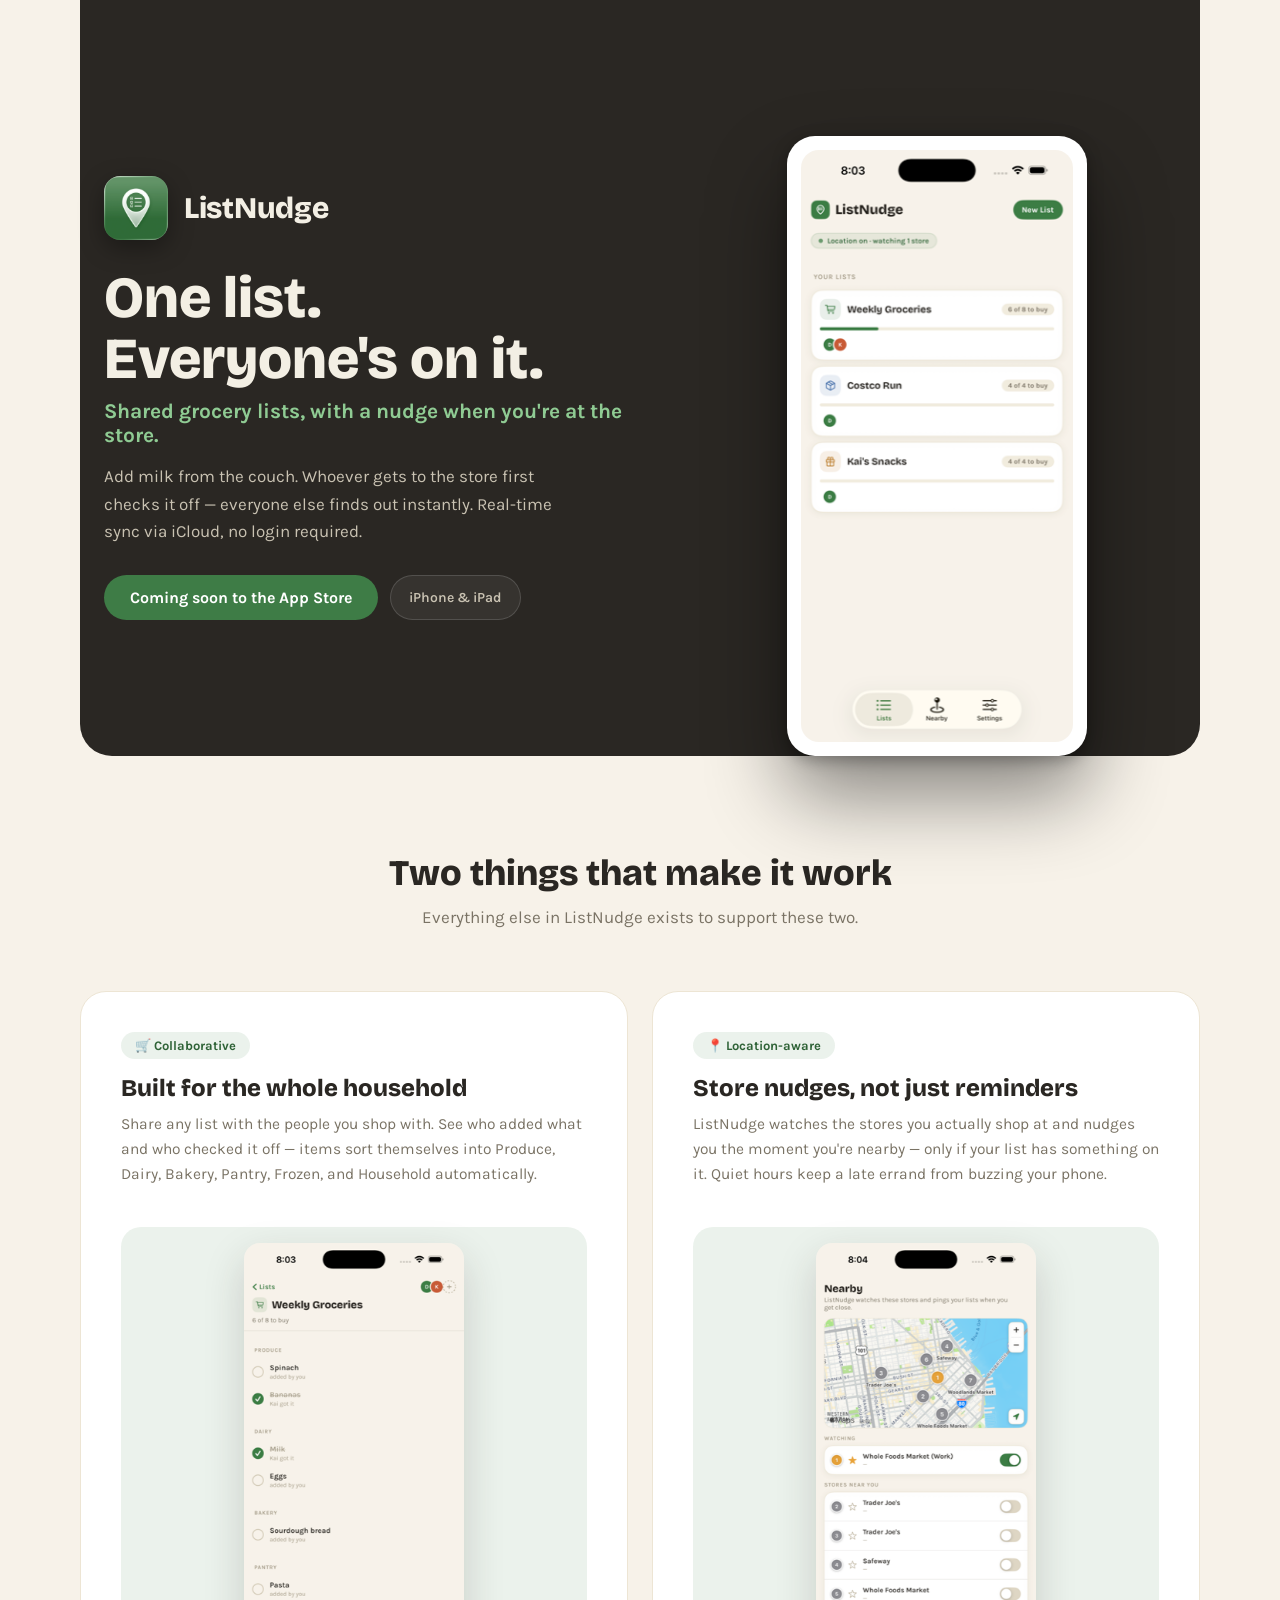
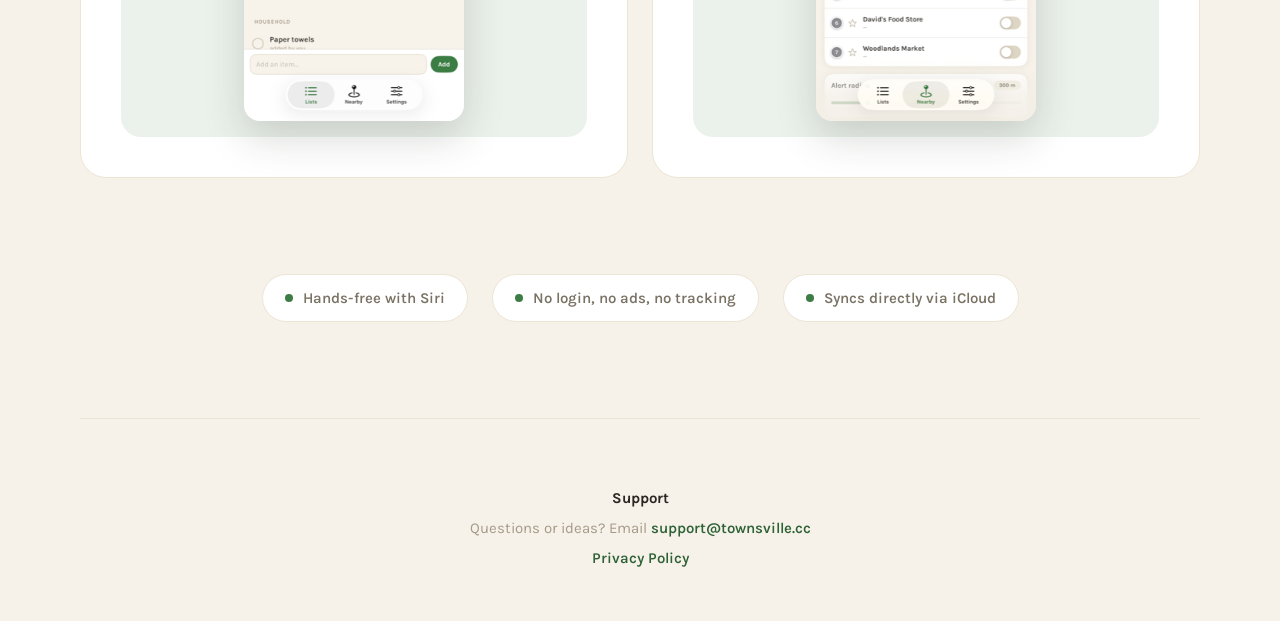
==== index.html @ 078893a4 "Redesign hero: dark split panel fixes screenshot/background contrast The hero screenshot's cream bac" ====
<!DOCTYPE html>
<html lang="en">
<head>
<meta charset="utf-8">
<meta name="viewport" content="width=device-width, initial-scale=1">
<title>ListNudge — Shared Grocery Lists With Store Nudges</title>
<meta name="description" content="ListNudge is a shared grocery list for iPhone and iPad. Add items from anywhere, watch the list sync in real time with your household, and get a gentle nudge when you're near the store. No login required.">
<meta property="og:title" content="ListNudge — One list. Everyone's on it.">
<meta property="og:description" content="Shared grocery lists that sync in real time, plus a gentle nudge when you're near the store. Private by design — no login, no ads.">
<meta property="og:image" content="https://listnudge.townsville.cc/assets/lists-home.png">
<link rel="icon" type="image/png" href="assets/app-icon.png">
<link rel="preconnect" href="https://fonts.googleapis.com">
<link rel="preconnect" href="https://fonts.gstatic.com" crossorigin>
<link href="https://fonts.googleapis.com/css2?family=Bricolage+Grotesque:opsz,wght@12..96,600..800&family=Karla:wght@400;500;600;700&display=swap" rel="stylesheet">
<style>
  /* Hallmark · redesign · macrostructure: Split Panel Hero + Twin Pillars · tone: bold/confident · anchor: brand green (preserved) */
  :root {
    --bg: #F7F2E9; --card: #FFFFFF; --line: #EDE5D4; --line2: #F1EBDD;
    --ink: #2A2723; --sub: #7A7365; --mut: #A39A87;
    --accent: #3E7C46; --accent-deep: #2E6236; --accent-wash: rgba(62, 124, 70, 0.1);
    --panel-text: #F3EFE4; --panel-sub: #C9C2B2;
    --space-xs: .5rem; --space-sm: 1rem; --space-md: 1.5rem; --space-lg: 2.5rem; --space-xl: 4rem; --space-2xl: 6rem;
    --ease-out: cubic-bezier(.16,1,.3,1);
  }
  @media (prefers-color-scheme: dark) {
    :root {
      --bg: #1B1A16; --card: #262420; --line: #35322A; --line2: #302D26;
      --ink: #EFEAE0; --sub: #B0A896; --mut: #8A8271;
      --accent-wash: rgba(62, 124, 70, 0.18);
    }
  }
  * { margin: 0; padding: 0; box-sizing: border-box; }
  html, body { overflow-x: clip; }
  body { font-family: "Karla", system-ui, sans-serif; color: var(--ink); background: var(--bg); }
  h1, h2, h3 { font-family: "Bricolage Grotesque", system-ui, sans-serif; font-style: normal; overflow-wrap: anywhere; }
  a { color: inherit; }
  main { max-width: 1120px; margin: 0 auto; }
  .wrap { padding: 0 24px; }

  /* ---- Hero: dark split panel ---- */
  .hero {
    background: var(--ink); color: var(--panel-text);
    border-radius: 0 0 32px 32px;
  }
  .hero-inner {
    max-width: 1120px; margin: 0 auto; padding: 40px 24px 0;
    display: grid; grid-template-columns: 1.05fr .95fr; gap: var(--space-xl); align-items: center;
    min-height: 560px;
  }
  .brand-row { display: flex; align-items: center; gap: 16px; }
  .brand-row img { width: 64px; height: 64px; border-radius: 16px; box-shadow: 0 8px 24px rgba(0,0,0,.35); }
  .brand-row span { font-family: "Bricolage Grotesque"; font-weight: 800; font-size: 30px; letter-spacing: -.01em; }
  .hero-copy { padding: var(--space-2xl) 0 var(--space-2xl); min-width: 0; }
  .hero-copy h1 { font-size: clamp(38px, 5.4vw, 58px); font-weight: 800; line-height: 1.05; margin-top: 28px; }
  .hero-copy .tagline { color: #8FCB93; font-weight: 700; font-size: clamp(17px, 2.4vw, 21px); margin-top: 10px; }
  .hero-copy p.sub { color: var(--panel-sub); font-size: 17px; line-height: 1.6; margin-top: 16px; max-width: 460px; }
  .badge-row { margin-top: 30px; display: flex; gap: 12px; flex-wrap: wrap; }
  .store-badge {
    display: inline-block; padding: 13px 26px; border-radius: 999px;
    background: var(--accent); color: #fff; font-weight: 700; font-size: 16px; text-decoration: none;
    transition: transform .18s var(--ease-out);
  }
  .store-badge:hover { transform: translateY(-2px); }
  .pill-dark {
    display: inline-flex; align-items: center; padding: 8px 18px; border-radius: 999px; font-size: 14px; font-weight: 600;
    background: rgba(255,255,255,.06); border: 1.5px solid rgba(255,255,255,.14); color: var(--panel-sub);
  }
  .hero-shot { position: relative; padding-top: var(--space-2xl); min-width: 0; }
  .hero-shot .float-card {
    background: var(--card); border-radius: 28px; padding: 14px;
    box-shadow: 0 40px 80px rgba(0,0,0,.45), 0 4px 16px rgba(0,0,0,.3);
    max-width: 300px; margin: 0 auto;
  }
  .hero-shot img { width: 100%; display: block; border-radius: 18px; }

  @media (max-width: 760px) {
    .hero-inner { grid-template-columns: 1fr; min-height: 0; padding-top: 32px; }
    .hero-copy { padding: var(--space-lg) 0; text-align: left; }
    .hero-shot { padding-top: 0; padding-bottom: var(--space-xl); }
  }

  /* ---- Pillars ---- */
  section.pillars { padding: var(--space-2xl) 0 0; }
  .section-head { text-align: center; max-width: 560px; margin: 0 auto; }
  .section-head h2 { font-size: clamp(28px, 4vw, 36px); font-weight: 800; }
  .section-head p { color: var(--sub); margin-top: 12px; font-size: 17px; }

  .pillar-grid {
    display: grid; grid-template-columns: 1fr 1fr; gap: var(--space-md);
    margin-top: var(--space-xl);
  }
  .pillar {
    background: var(--card); border: 1.5px solid var(--line); border-radius: 26px;
    padding: var(--space-lg); min-width: 0;
    display: flex; flex-direction: column;
  }
  .pillar .kicker {
    display: inline-flex; align-self: flex-start; padding: 6px 14px; border-radius: 999px;
    background: var(--accent-wash); color: var(--accent-deep); font-weight: 700; font-size: 13px;
  }
  .pillar h3 { font-size: 24px; font-weight: 800; margin-top: 16px; line-height: 1.15; }
  .pillar p { color: var(--sub); font-size: 15.5px; line-height: 1.6; margin-top: 10px; }
  .pillar .shot-frame {
    margin-top: var(--space-lg); border-radius: 20px; padding: 16px;
    background: var(--accent-wash); display: flex; justify-content: center;
  }
  .pillar .shot-frame img {
    width: 100%; max-width: 220px; border-radius: 16px; display: block;
    box-shadow: 0 16px 40px rgba(42,39,35,.18);
  }
  @media (max-width: 760px) { .pillar-grid { grid-template-columns: 1fr; } }

  /* ---- Secondary strip ---- */
  .also-strip {
    margin-top: var(--space-2xl); display: flex; gap: var(--space-md); flex-wrap: wrap; justify-content: center;
  }
  .also-item {
    display: flex; align-items: center; gap: 10px; padding: 14px 22px; border-radius: 999px;
    background: var(--card); border: 1.5px solid var(--line); font-size: 15px; font-weight: 600; color: var(--sub);
  }
  .also-item .dot { width: 8px; height: 8px; border-radius: 50%; background: var(--accent); flex: none; }

  footer {
    margin-top: var(--space-2xl); padding: var(--space-xl) 24px 48px; text-align: center;
    border-top: 1px solid var(--line); color: var(--mut); font-size: 15px; line-height: 2;
  }
  footer a { color: var(--accent-deep); text-decoration: none; font-weight: 600; }
</style>
</head>
<body>
<main>
  <div class="hero">
    <div class="hero-inner wrap">
      <div class="hero-copy">
        <div class="brand-row">
          <img src="assets/app-icon.png" alt="ListNudge app icon">
          <span>ListNudge</span>
        </div>
        <h1>One list.<br>Everyone's on it.</h1>
        <p class="tagline">Shared grocery lists, with a nudge when you're at the store.</p>
        <p class="sub">Add milk from the couch. Whoever gets to the store first checks it off — everyone else finds out instantly. Real-time sync via iCloud, no login required.</p>
        <div class="badge-row">
          <a class="store-badge" href="#support">Coming soon to the App Store</a>
          <span class="pill-dark">iPhone &amp; iPad</span>
        </div>
      </div>
      <div class="hero-shot">
        <div class="float-card">
          <img src="assets/lists-home.png" alt="ListNudge's Lists screen, showing shared and personal grocery lists">
        </div>
      </div>
    </div>
  </div>

  <section class="pillars wrap">
    <div class="section-head">
      <h2>Two things that make it work</h2>
      <p>Everything else in ListNudge exists to support these two.</p>
    </div>
    <div class="pillar-grid">
      <div class="pillar">
        <span class="kicker">🛒 Collaborative</span>
        <h3>Built for the whole household</h3>
        <p>Share any list with the people you shop with. See who added what and who checked it off — items sort themselves into Produce, Dairy, Bakery, Pantry, Frozen, and Household automatically.</p>
        <div class="shot-frame">
          <img src="assets/list-detail.png" alt="A shared grocery list, categorized into sections, with two household members' avatars and attribution like &quot;Kai got it&quot;">
        </div>
      </div>
      <div class="pillar">
        <span class="kicker">📍 Location-aware</span>
        <h3>Store nudges, not just reminders</h3>
        <p>ListNudge watches the stores you actually shop at and nudges you the moment you're nearby — only if your list has something on it. Quiet hours keep a late errand from buzzing your phone.</p>
        <div class="shot-frame">
          <img src="assets/nearby.png" alt="The Nearby tab, showing a map and a list of watched and nearby stores">
        </div>
      </div>
    </div>

    <div class="also-strip">
      <span class="also-item"><span class="dot"></span>Hands-free with Siri</span>
      <span class="also-item"><span class="dot"></span>No login, no ads, no tracking</span>
      <span class="also-item"><span class="dot"></span>Syncs directly via iCloud</span>
    </div>
  </section>

  <footer id="support">
    <p><strong style="color: var(--ink);">Support</strong></p>
    <p>Questions or ideas? Email <a href="mailto:support@townsville.cc">support@townsville.cc</a></p>
    <p><a href="privacy.html">Privacy Policy</a></p>
  </footer>
</main>
</body>
</html>
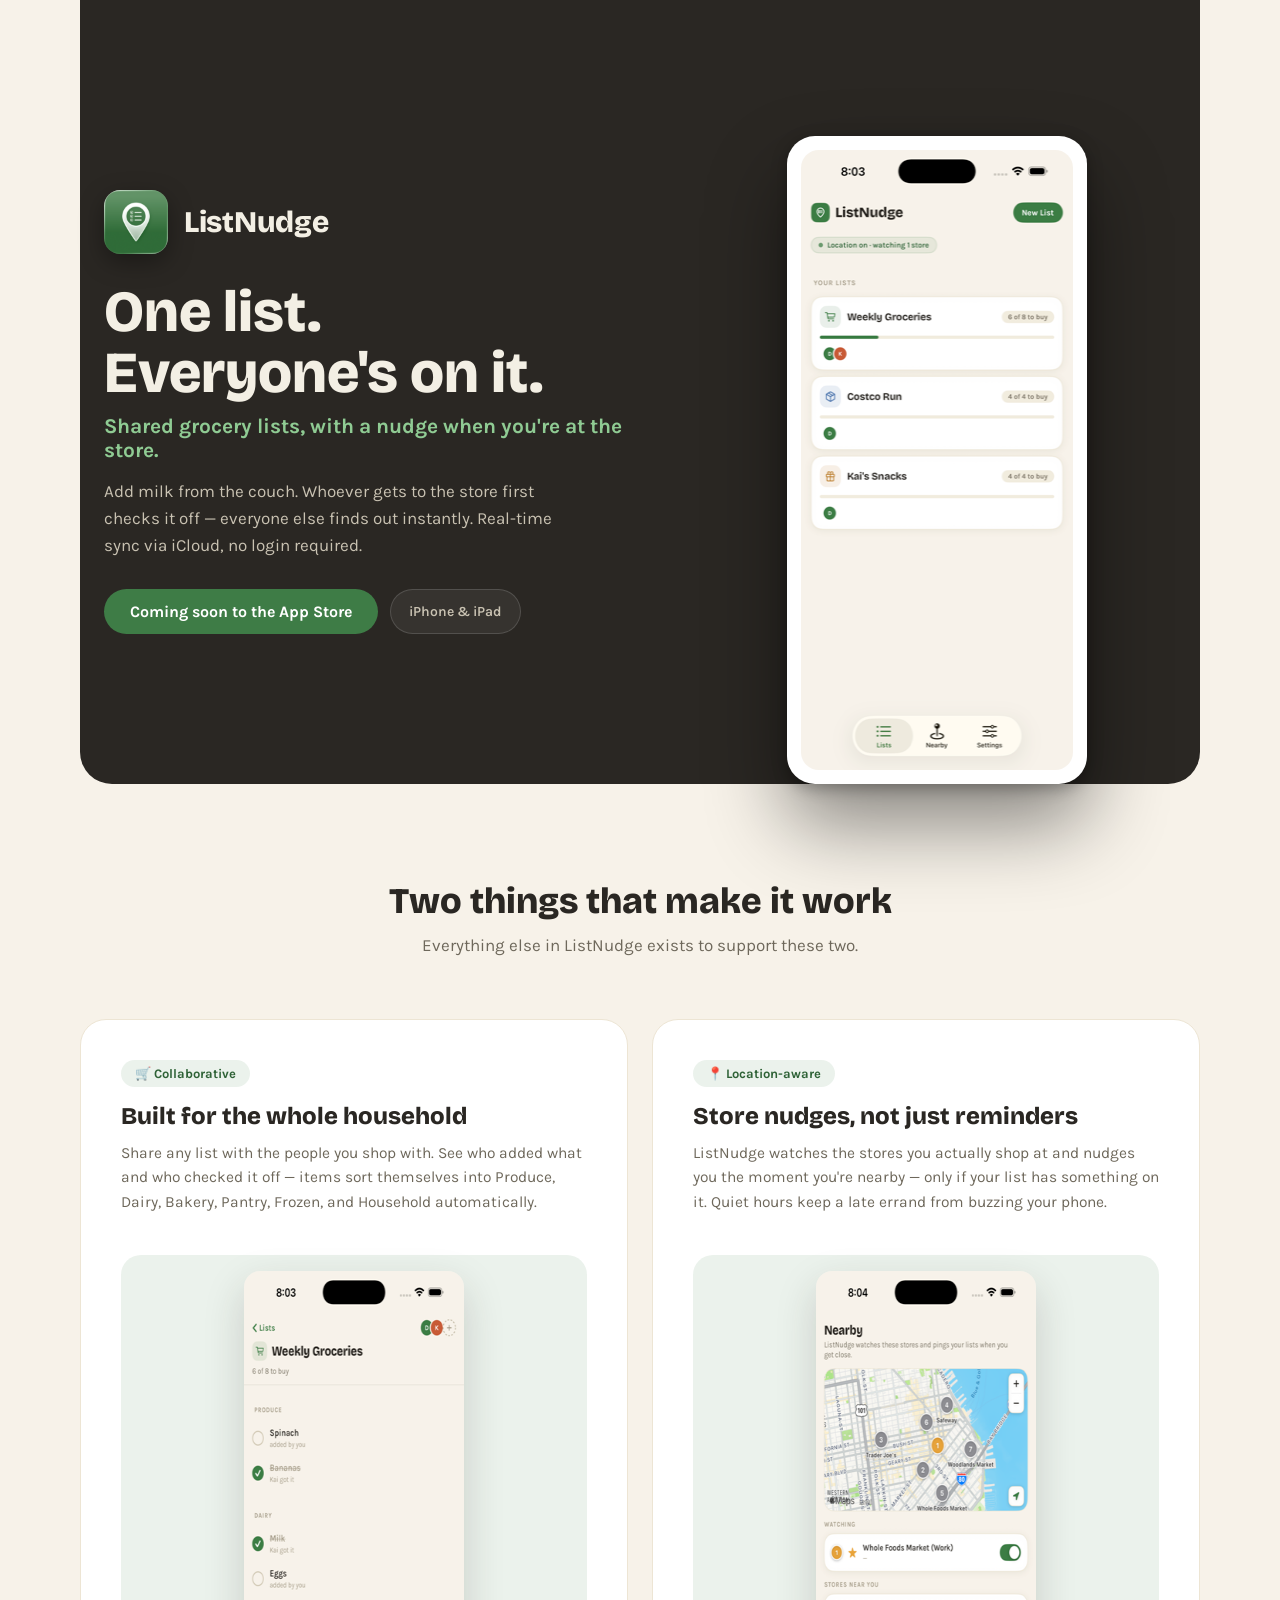
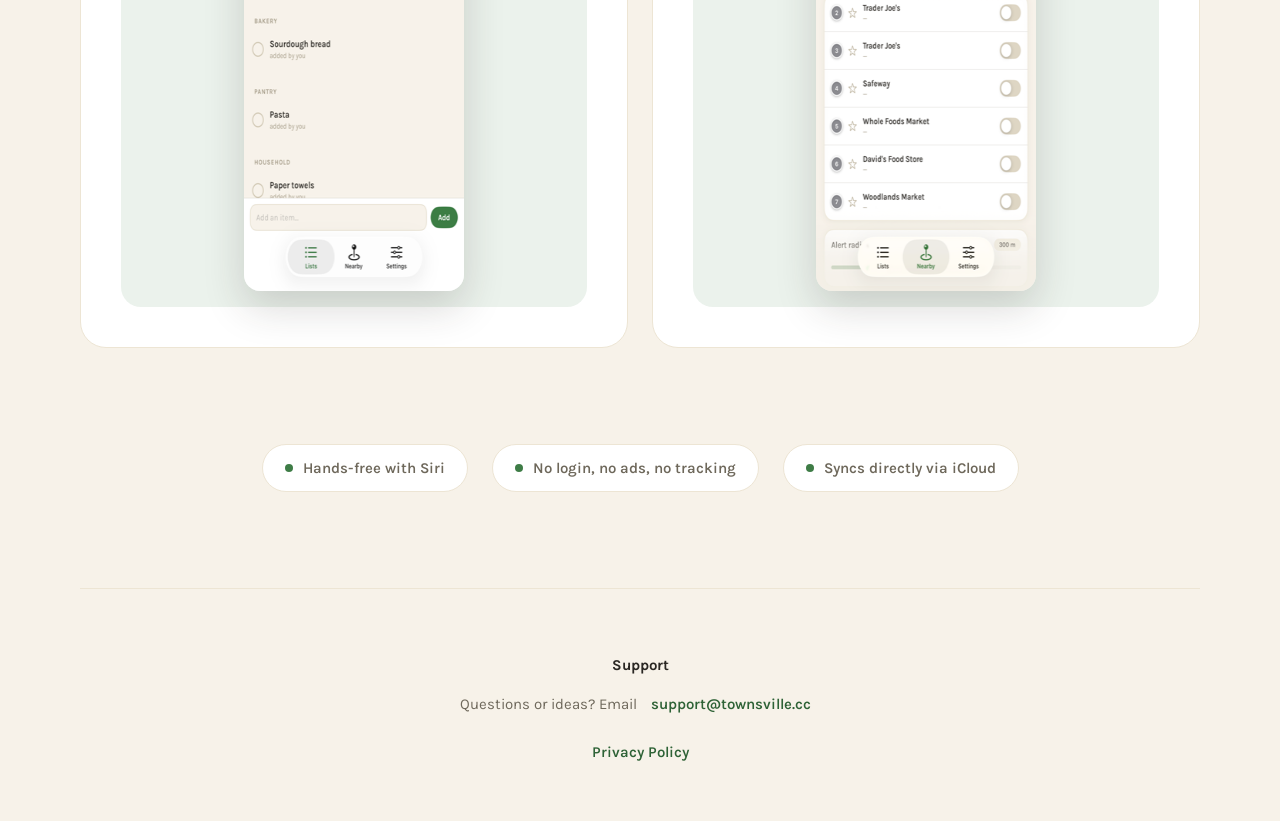
==== commit f56d9586: "Fix dark mode, contrast, focus, landmarks, and asset weight Addresses every finding from the site au" ====
--- a/index.html
+++ b/index.html
@@ -12,35 +12,20 @@
 <link rel="preconnect" href="https://fonts.googleapis.com">
 <link rel="preconnect" href="https://fonts.gstatic.com" crossorigin>
 <link href="https://fonts.googleapis.com/css2?family=Bricolage+Grotesque:opsz,wght@12..96,600..800&family=Karla:wght@400;500;600;700&display=swap" rel="stylesheet">
+<link rel="stylesheet" href="styles.css">
 <style>
   /* Hallmark · redesign · macrostructure: Split Panel Hero + Twin Pillars · tone: bold/confident · anchor: brand green (preserved) */
-  :root {
-    --bg: #F7F2E9; --card: #FFFFFF; --line: #EDE5D4; --line2: #F1EBDD;
-    --ink: #2A2723; --sub: #7A7365; --mut: #A39A87;
-    --accent: #3E7C46; --accent-deep: #2E6236; --accent-wash: rgba(62, 124, 70, 0.1);
-    --panel-text: #F3EFE4; --panel-sub: #C9C2B2;
-    --space-xs: .5rem; --space-sm: 1rem; --space-md: 1.5rem; --space-lg: 2.5rem; --space-xl: 4rem; --space-2xl: 6rem;
-    --ease-out: cubic-bezier(.16,1,.3,1);
-  }
-  @media (prefers-color-scheme: dark) {
-    :root {
-      --bg: #1B1A16; --card: #262420; --line: #35322A; --line2: #302D26;
-      --ink: #EFEAE0; --sub: #B0A896; --mut: #8A8271;
-      --accent-wash: rgba(62, 124, 70, 0.18);
-    }
-  }
-  * { margin: 0; padding: 0; box-sizing: border-box; }
-  html, body { overflow-x: clip; }
-  body { font-family: "Karla", system-ui, sans-serif; color: var(--ink); background: var(--bg); }
-  h1, h2, h3 { font-family: "Bricolage Grotesque", system-ui, sans-serif; font-style: normal; overflow-wrap: anywhere; }
-  a { color: inherit; }
+  /* Tokens, reset, base type and focus live in styles.css. */
   main { max-width: 1120px; margin: 0 auto; }
   .wrap { padding: 0 24px; }
 
   /* ---- Hero: dark split panel ---- */
   .hero {
-    background: var(--ink); color: var(--panel-text);
+    background: var(--panel-bg); color: var(--panel-text);
     border-radius: 0 0 32px 32px;
+    /* The panel stays dark in both schemes, so the page-level focus ring (deep green,
+       tuned for cream) would be invisible on it. Re-point it for everything inside. */
+    --focus-ring: var(--panel-accent);
   }
   .hero-inner {
     max-width: 1120px; margin: 0 auto; padding: 40px 24px 0;
@@ -52,7 +37,7 @@
   .brand-row span { font-family: "Bricolage Grotesque"; font-weight: 800; font-size: 30px; letter-spacing: -.01em; }
   .hero-copy { padding: var(--space-2xl) 0 var(--space-2xl); min-width: 0; }
   .hero-copy h1 { font-size: clamp(38px, 5.4vw, 58px); font-weight: 800; line-height: 1.05; margin-top: 28px; }
-  .hero-copy .tagline { color: #8FCB93; font-weight: 700; font-size: clamp(17px, 2.4vw, 21px); margin-top: 10px; }
+  .hero-copy .tagline { color: var(--panel-accent); font-weight: 700; font-size: clamp(17px, 2.4vw, 21px); margin-top: 10px; }
   .hero-copy p.sub { color: var(--panel-sub); font-size: 17px; line-height: 1.6; margin-top: 16px; max-width: 460px; }
   .badge-row { margin-top: 30px; display: flex; gap: 12px; flex-wrap: wrap; }
   .store-badge {
@@ -121,10 +106,18 @@
   .also-item .dot { width: 8px; height: 8px; border-radius: 50%; background: var(--accent); flex: none; }
 
   footer {
-    margin-top: var(--space-2xl); padding: var(--space-xl) 24px 48px; text-align: center;
-    border-top: 1px solid var(--line); color: var(--mut); font-size: 15px; line-height: 2;
+    max-width: 1120px; margin: var(--space-2xl) auto 0;
+    padding: var(--space-xl) 24px 48px; text-align: center;
+    border-top: 1px solid var(--line); color: var(--sub); font-size: 15px; line-height: 1.7;
   }
-  footer a { color: var(--accent-deep); text-decoration: none; font-weight: 600; }
+  footer p + p { margin-top: 6px; }
+  /* inline-block + padding so the tap target clears the 24px minimum; the links were
+     18px tall as bare inline text. */
+  footer a {
+    display: inline-block; padding: 8px 10px;
+    color: var(--accent-deep); text-decoration: none; font-weight: 600;
+  }
+  footer a:hover { text-decoration: underline; }
 </style>
 </head>
 <body>
@@ -133,7 +126,7 @@
     <div class="hero-inner wrap">
       <div class="hero-copy">
         <div class="brand-row">
-          <img src="assets/app-icon.png" alt="ListNudge app icon">
+          <img src="assets/app-icon.png" alt="ListNudge app icon" width="192" height="192" fetchpriority="high">
           <span>ListNudge</span>
         </div>
         <h1>One list.<br>Everyone's on it.</h1>
@@ -146,15 +139,15 @@
       </div>
       <div class="hero-shot">
         <div class="float-card">
-          <img src="assets/lists-home.png" alt="ListNudge's Lists screen, showing shared and personal grocery lists">
+          <img src="assets/lists-home.png" alt="ListNudge's Lists screen, showing shared and personal grocery lists" width="285" height="620" fetchpriority="high">
         </div>
       </div>
     </div>
   </div>
 
-  <section class="pillars wrap">
+  <section class="pillars wrap" aria-labelledby="pillars-heading">
     <div class="section-head">
-      <h2>Two things that make it work</h2>
+      <h2 id="pillars-heading">Two things that make it work</h2>
       <p>Everything else in ListNudge exists to support these two.</p>
     </div>
     <div class="pillar-grid">
@@ -163,7 +156,7 @@
         <h3>Built for the whole household</h3>
         <p>Share any list with the people you shop with. See who added what and who checked it off — items sort themselves into Produce, Dairy, Bakery, Pantry, Frozen, and Household automatically.</p>
         <div class="shot-frame">
-          <img src="assets/list-detail.png" alt="A shared grocery list, categorized into sections, with two household members' avatars and attribution like &quot;Kai got it&quot;">
+          <img src="assets/list-detail.png" alt="A shared grocery list, categorized into sections, with two household members' avatars and attribution like &quot;Kai got it&quot;" width="285" height="620" loading="lazy" decoding="async">
         </div>
       </div>
       <div class="pillar">
@@ -171,7 +164,7 @@
         <h3>Store nudges, not just reminders</h3>
         <p>ListNudge watches the stores you actually shop at and nudges you the moment you're nearby — only if your list has something on it. Quiet hours keep a late errand from buzzing your phone.</p>
         <div class="shot-frame">
-          <img src="assets/nearby.png" alt="The Nearby tab, showing a map and a list of watched and nearby stores">
+          <img src="assets/nearby.png" alt="The Nearby tab, showing a map and a list of watched and nearby stores" width="285" height="620" loading="lazy" decoding="async">
         </div>
       </div>
     </div>
@@ -183,11 +176,12 @@
     </div>
   </section>
 
-  <footer id="support">
-    <p><strong style="color: var(--ink);">Support</strong></p>
-    <p>Questions or ideas? Email <a href="mailto:support@townsville.cc">support@townsville.cc</a></p>
-    <p><a href="privacy.html">Privacy Policy</a></p>
-  </footer>
 </main>
+
+<footer id="support">
+  <p><strong style="color: var(--ink);">Support</strong></p>
+  <p>Questions or ideas? Email <a href="mailto:support@townsville.cc">support@townsville.cc</a></p>
+  <p><a href="privacy.html">Privacy Policy</a></p>
+</footer>
 </body>
 </html>
--- a/styles.css
+++ b/styles.css
@@ -0,0 +1,84 @@
+/* ListNudge — shared foundation.
+   Tokens, reset, base type, and focus live here so a color fix lands on every page at once.
+   Page-specific layout stays in each page's own <style> block. */
+
+:root {
+  --bg: #F7F2E9;
+  --card: #FFFFFF;
+  --line: #EDE5D4;
+  --line2: #F1EBDD;
+
+  --ink: #2A2723;
+  --sub: #6E685B;
+
+  --accent: #3E7C46;
+  --accent-deep: #2E6236;
+  --accent-wash: rgba(62, 124, 70, 0.1);
+
+  /* The hero panel is dark in BOTH schemes, so it needs its own surface token.
+     It must never be --ink: that is the body *text* color and it inverts in dark mode,
+     which previously turned the panel near-white while its text stayed near-white. */
+  --panel-bg: #2A2723;
+  --panel-text: #F3EFE4;
+  --panel-sub: #C9C2B2;
+  --panel-accent: #8FCB93;
+
+  --focus-ring: var(--accent-deep);
+
+  --space-xs: .5rem; --space-sm: 1rem; --space-md: 1.5rem;
+  --space-lg: 2.5rem; --space-xl: 4rem; --space-2xl: 6rem;
+  --ease-out: cubic-bezier(.16,1,.3,1);
+}
+
+@media (prefers-color-scheme: dark) {
+  :root {
+    --bg: #1B1A16;
+    --card: #262420;
+    --line: #35322A;
+    --line2: #302D26;
+
+    --ink: #EFEAE0;
+    --sub: #B0A896;
+
+    /* Deep green is tuned for cream. On a dark surface it drops to ~2.4:1, so the
+       dark scheme borrows the panel's proven light green instead. */
+    --accent-deep: #8FCB93;
+    --accent-wash: rgba(62, 124, 70, 0.18);
+  }
+}
+
+* { margin: 0; padding: 0; box-sizing: border-box; }
+html, body { overflow-x: clip; }
+
+body {
+  font-family: "Karla", system-ui, sans-serif;
+  color: var(--ink);
+  background: var(--bg);
+}
+
+h1, h2, h3 {
+  font-family: "Bricolage Grotesque", system-ui, sans-serif;
+  font-style: normal;
+  overflow-wrap: anywhere;
+  text-wrap: balance;
+}
+
+a { color: inherit; }
+
+/* One visible focus treatment for every interactive element. `--focus-ring` is a variable
+   rather than a fixed color so surfaces that invert (the dark hero) can re-point it locally
+   instead of each control restyling its own outline. */
+:focus-visible {
+  outline: 3px solid var(--focus-ring);
+  outline-offset: 3px;
+  border-radius: 6px;
+}
+
+@media (prefers-reduced-motion: reduce) {
+  *, *::before, *::after {
+    animation-duration: .01ms !important;
+    animation-iteration-count: 1 !important;
+    transition-duration: .01ms !important;
+    scroll-behavior: auto !important;
+  }
+}
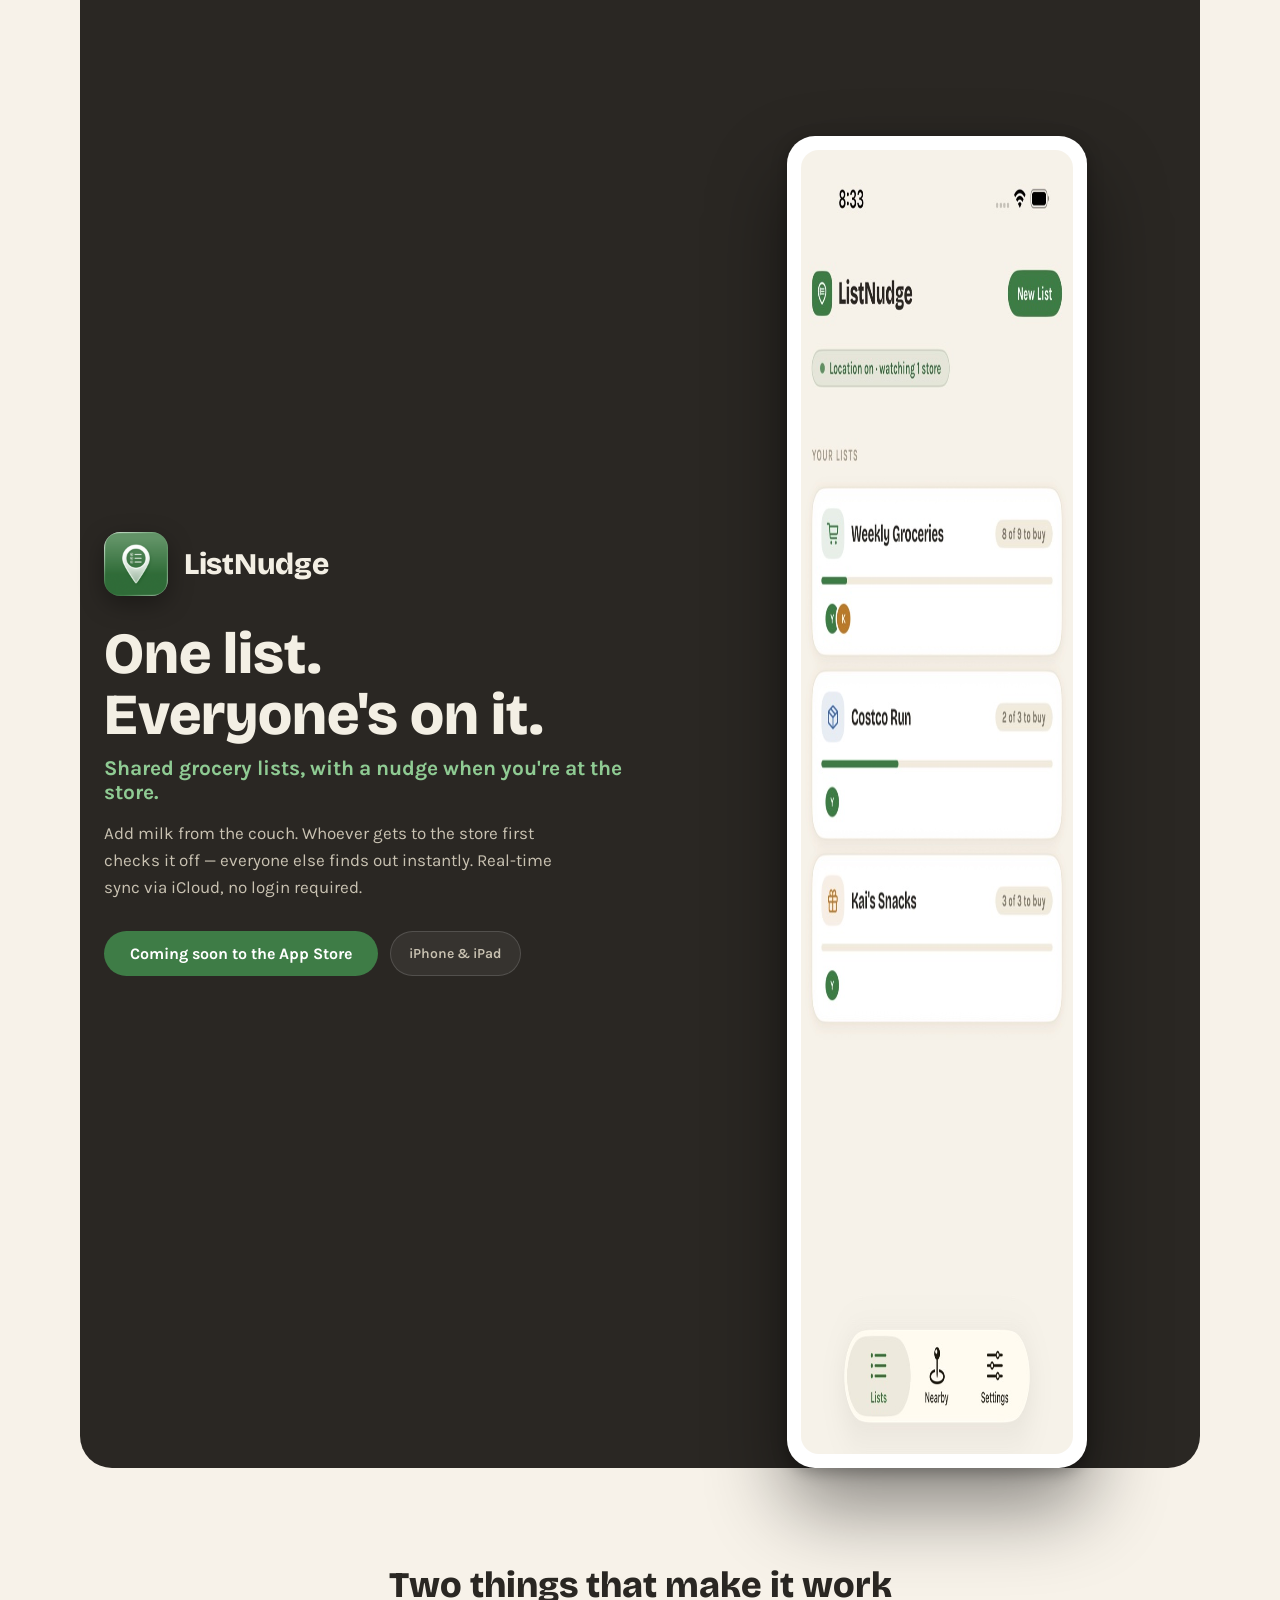
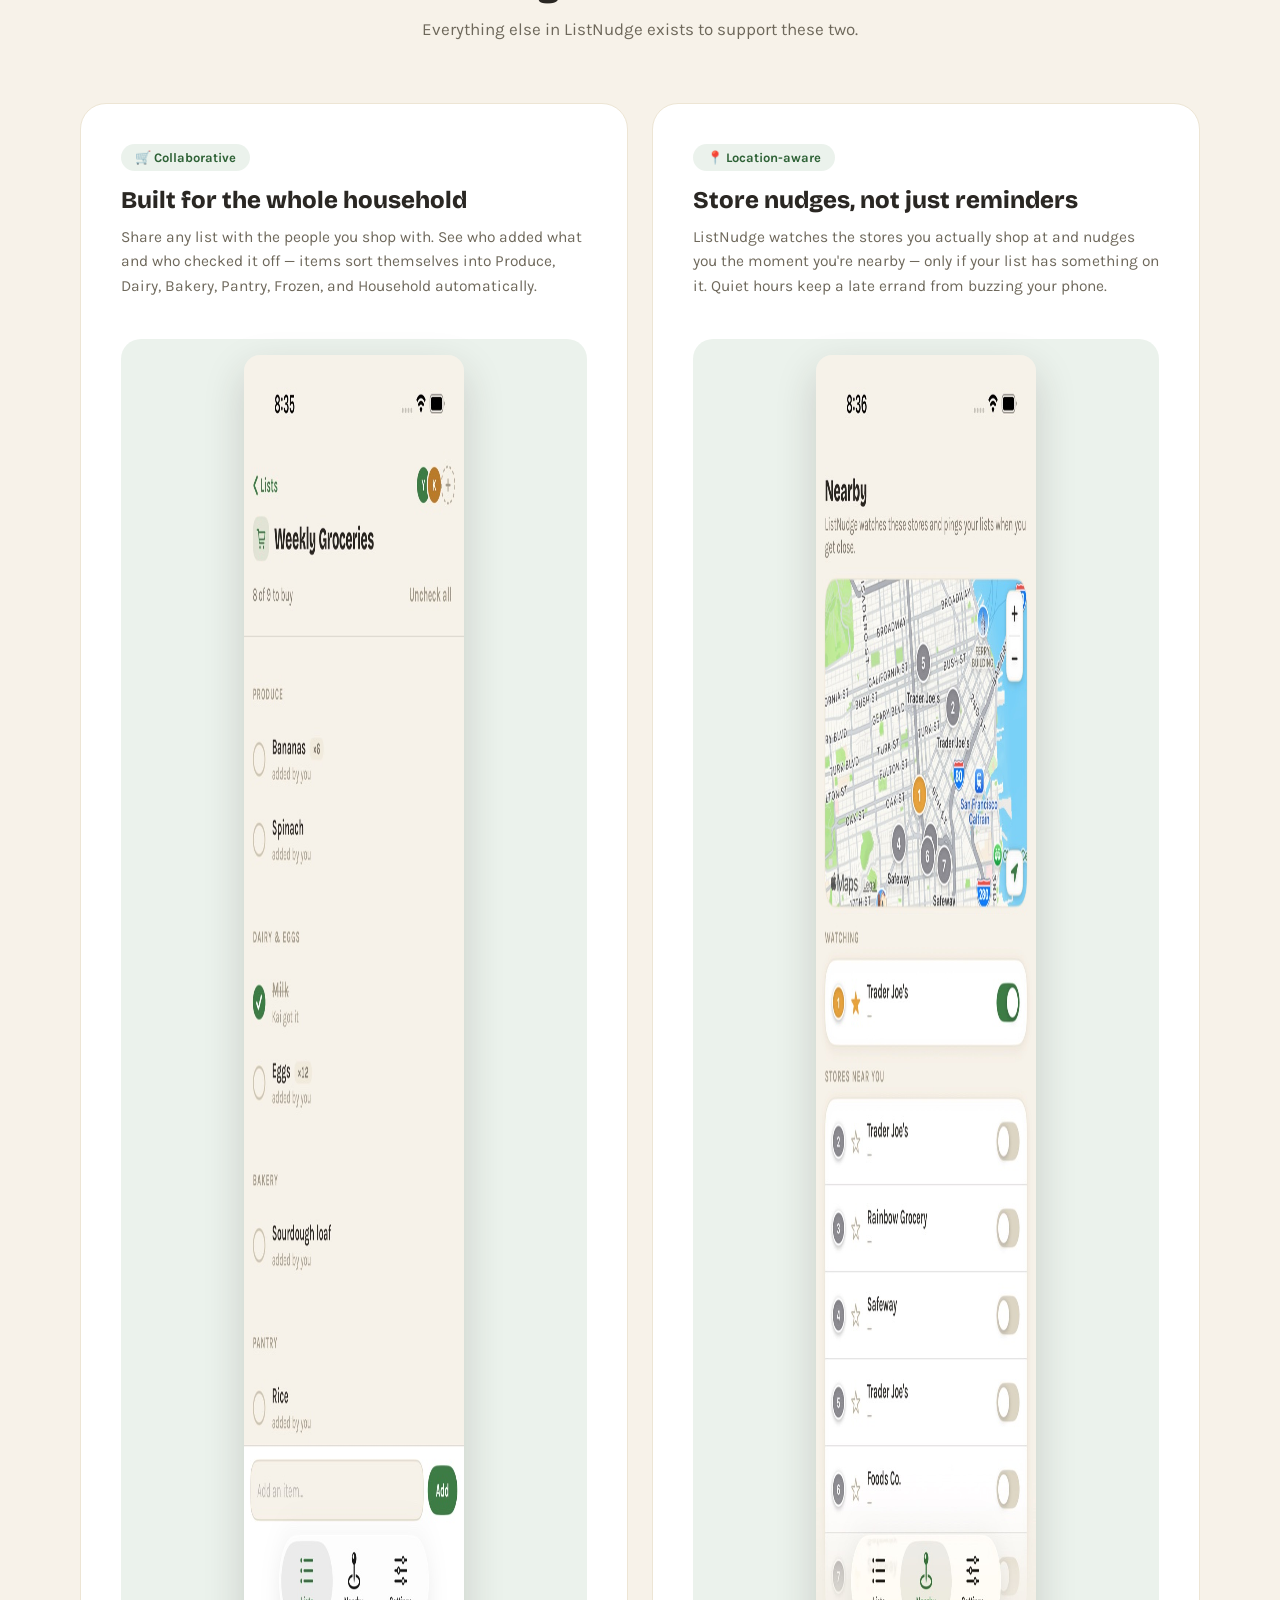
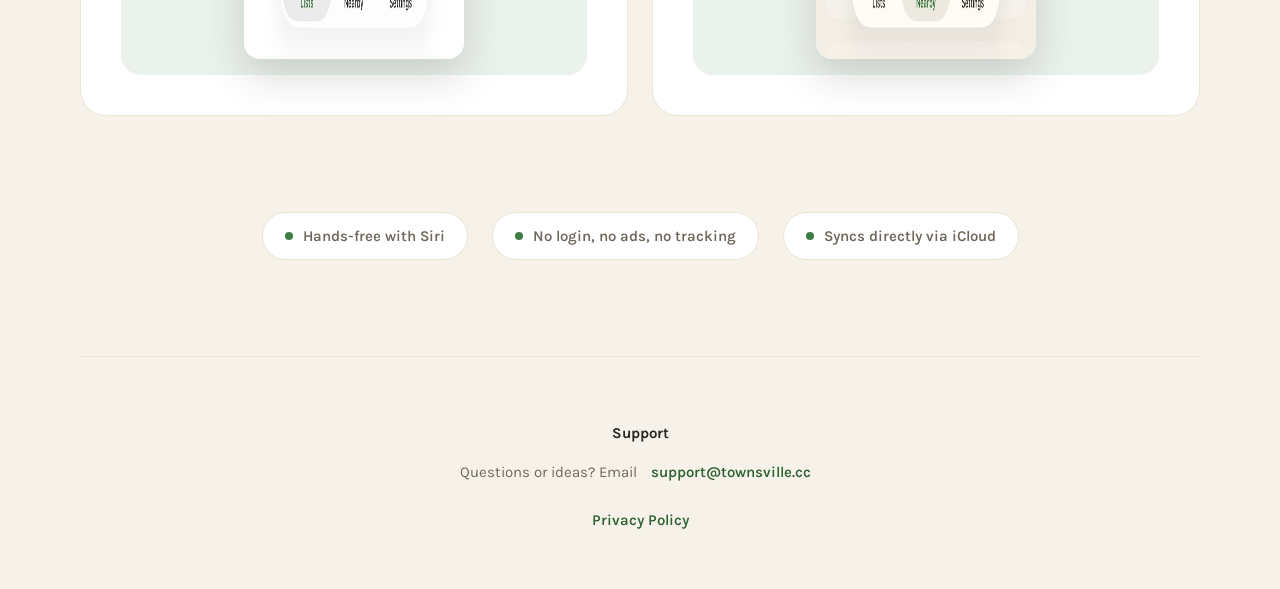
==== commit e4302c24: "Fix the two items the audit left open: screenshot sharpness and the fake CTA link ## Screenshots re-" ====
--- a/index.html
+++ b/index.html
@@ -7,7 +7,7 @@
 <meta name="description" content="ListNudge is a shared grocery list for iPhone and iPad. Add items from anywhere, watch the list sync in real time with your household, and get a gentle nudge when you're near the store. No login required.">
 <meta property="og:title" content="ListNudge — One list. Everyone's on it.">
 <meta property="og:description" content="Shared grocery lists that sync in real time, plus a gentle nudge when you're near the store. Private by design — no login, no ads.">
-<meta property="og:image" content="https://listnudge.townsville.cc/assets/lists-home.png">
+<meta property="og:image" content="https://listnudge.townsville.cc/assets/lists-home.jpg">
 <link rel="icon" type="image/png" href="assets/app-icon.png">
 <link rel="preconnect" href="https://fonts.googleapis.com">
 <link rel="preconnect" href="https://fonts.gstatic.com" crossorigin>
@@ -40,12 +40,13 @@
   .hero-copy .tagline { color: var(--panel-accent); font-weight: 700; font-size: clamp(17px, 2.4vw, 21px); margin-top: 10px; }
   .hero-copy p.sub { color: var(--panel-sub); font-size: 17px; line-height: 1.6; margin-top: 16px; max-width: 460px; }
   .badge-row { margin-top: 30px; display: flex; gap: 12px; flex-wrap: wrap; }
+  /* Not a link — there's nowhere real to send someone yet. A pill that promised a
+     destination it couldn't deliver (it used to jump to the footer's email) was worse
+     than a plain status badge with no affordance to fake. */
   .store-badge {
     display: inline-block; padding: 13px 26px; border-radius: 999px;
-    background: var(--accent); color: #fff; font-weight: 700; font-size: 16px; text-decoration: none;
-    transition: transform .18s var(--ease-out);
+    background: var(--accent); color: #fff; font-weight: 700; font-size: 16px;
   }
-  .store-badge:hover { transform: translateY(-2px); }
   .pill-dark {
     display: inline-flex; align-items: center; padding: 8px 18px; border-radius: 999px; font-size: 14px; font-weight: 600;
     background: rgba(255,255,255,.06); border: 1.5px solid rgba(255,255,255,.14); color: var(--panel-sub);
@@ -133,13 +134,13 @@
         <p class="tagline">Shared grocery lists, with a nudge when you're at the store.</p>
         <p class="sub">Add milk from the couch. Whoever gets to the store first checks it off — everyone else finds out instantly. Real-time sync via iCloud, no login required.</p>
         <div class="badge-row">
-          <a class="store-badge" href="#support">Coming soon to the App Store</a>
+          <span class="store-badge">Coming soon to the App Store</span>
           <span class="pill-dark">iPhone &amp; iPad</span>
         </div>
       </div>
       <div class="hero-shot">
         <div class="float-card">
-          <img src="assets/lists-home.png" alt="ListNudge's Lists screen, showing shared and personal grocery lists" width="285" height="620" fetchpriority="high">
+          <img src="assets/lists-home.jpg" alt="ListNudge's Lists screen, showing shared and personal grocery lists" width="600" height="1304" fetchpriority="high">
         </div>
       </div>
     </div>
@@ -156,7 +157,7 @@
         <h3>Built for the whole household</h3>
         <p>Share any list with the people you shop with. See who added what and who checked it off — items sort themselves into Produce, Dairy, Bakery, Pantry, Frozen, and Household automatically.</p>
         <div class="shot-frame">
-          <img src="assets/list-detail.png" alt="A shared grocery list, categorized into sections, with two household members' avatars and attribution like &quot;Kai got it&quot;" width="285" height="620" loading="lazy" decoding="async">
+          <img src="assets/list-detail.jpg" alt="A shared grocery list, categorized into sections, with two household members' avatars and attribution like &quot;Kai got it&quot;" width="600" height="1304" loading="lazy" decoding="async">
         </div>
       </div>
       <div class="pillar">
@@ -164,7 +165,7 @@
         <h3>Store nudges, not just reminders</h3>
         <p>ListNudge watches the stores you actually shop at and nudges you the moment you're nearby — only if your list has something on it. Quiet hours keep a late errand from buzzing your phone.</p>
         <div class="shot-frame">
-          <img src="assets/nearby.png" alt="The Nearby tab, showing a map and a list of watched and nearby stores" width="285" height="620" loading="lazy" decoding="async">
+          <img src="assets/nearby.jpg" alt="The Nearby tab, showing a map and a list of watched and nearby stores" width="600" height="1304" loading="lazy" decoding="async">
         </div>
       </div>
     </div>
@@ -178,7 +179,7 @@
 
 </main>
 
-<footer id="support">
+<footer>
   <p><strong style="color: var(--ink);">Support</strong></p>
   <p>Questions or ideas? Email <a href="mailto:support@townsville.cc">support@townsville.cc</a></p>
   <p><a href="privacy.html">Privacy Policy</a></p>
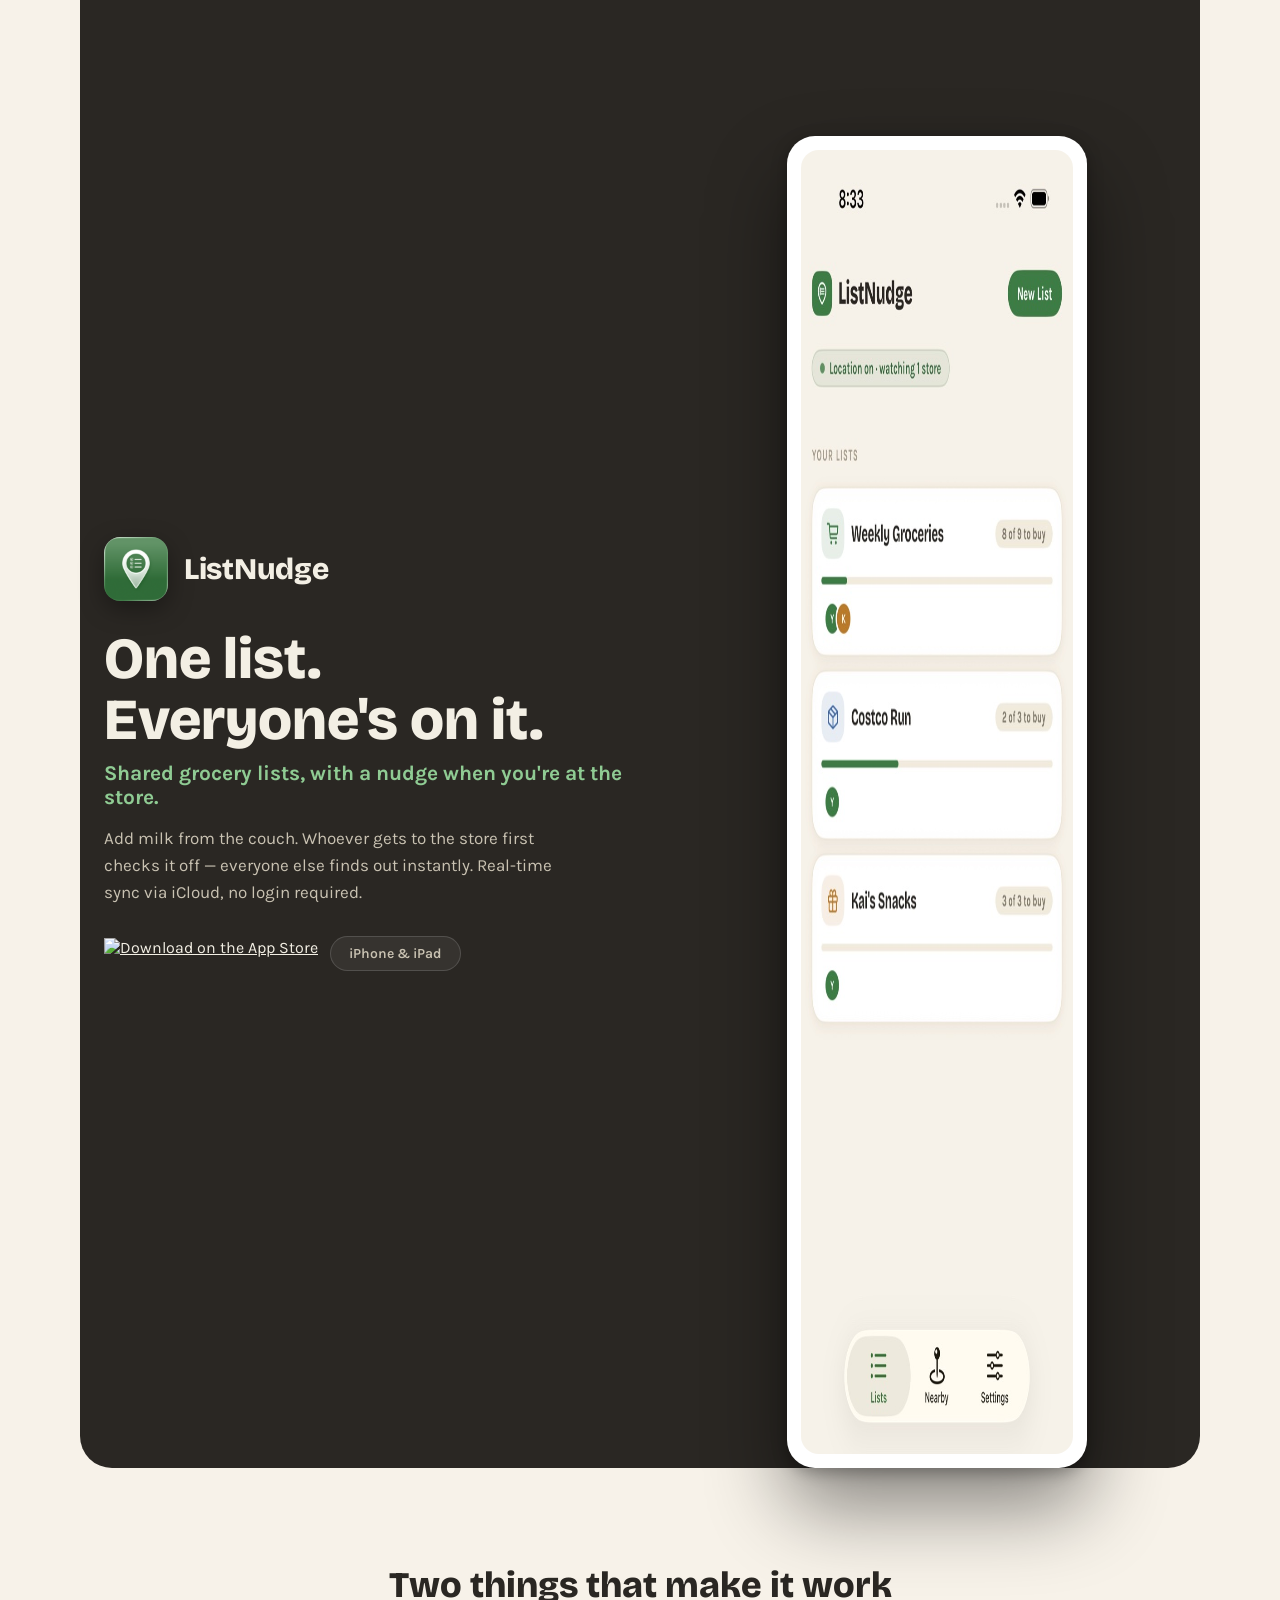
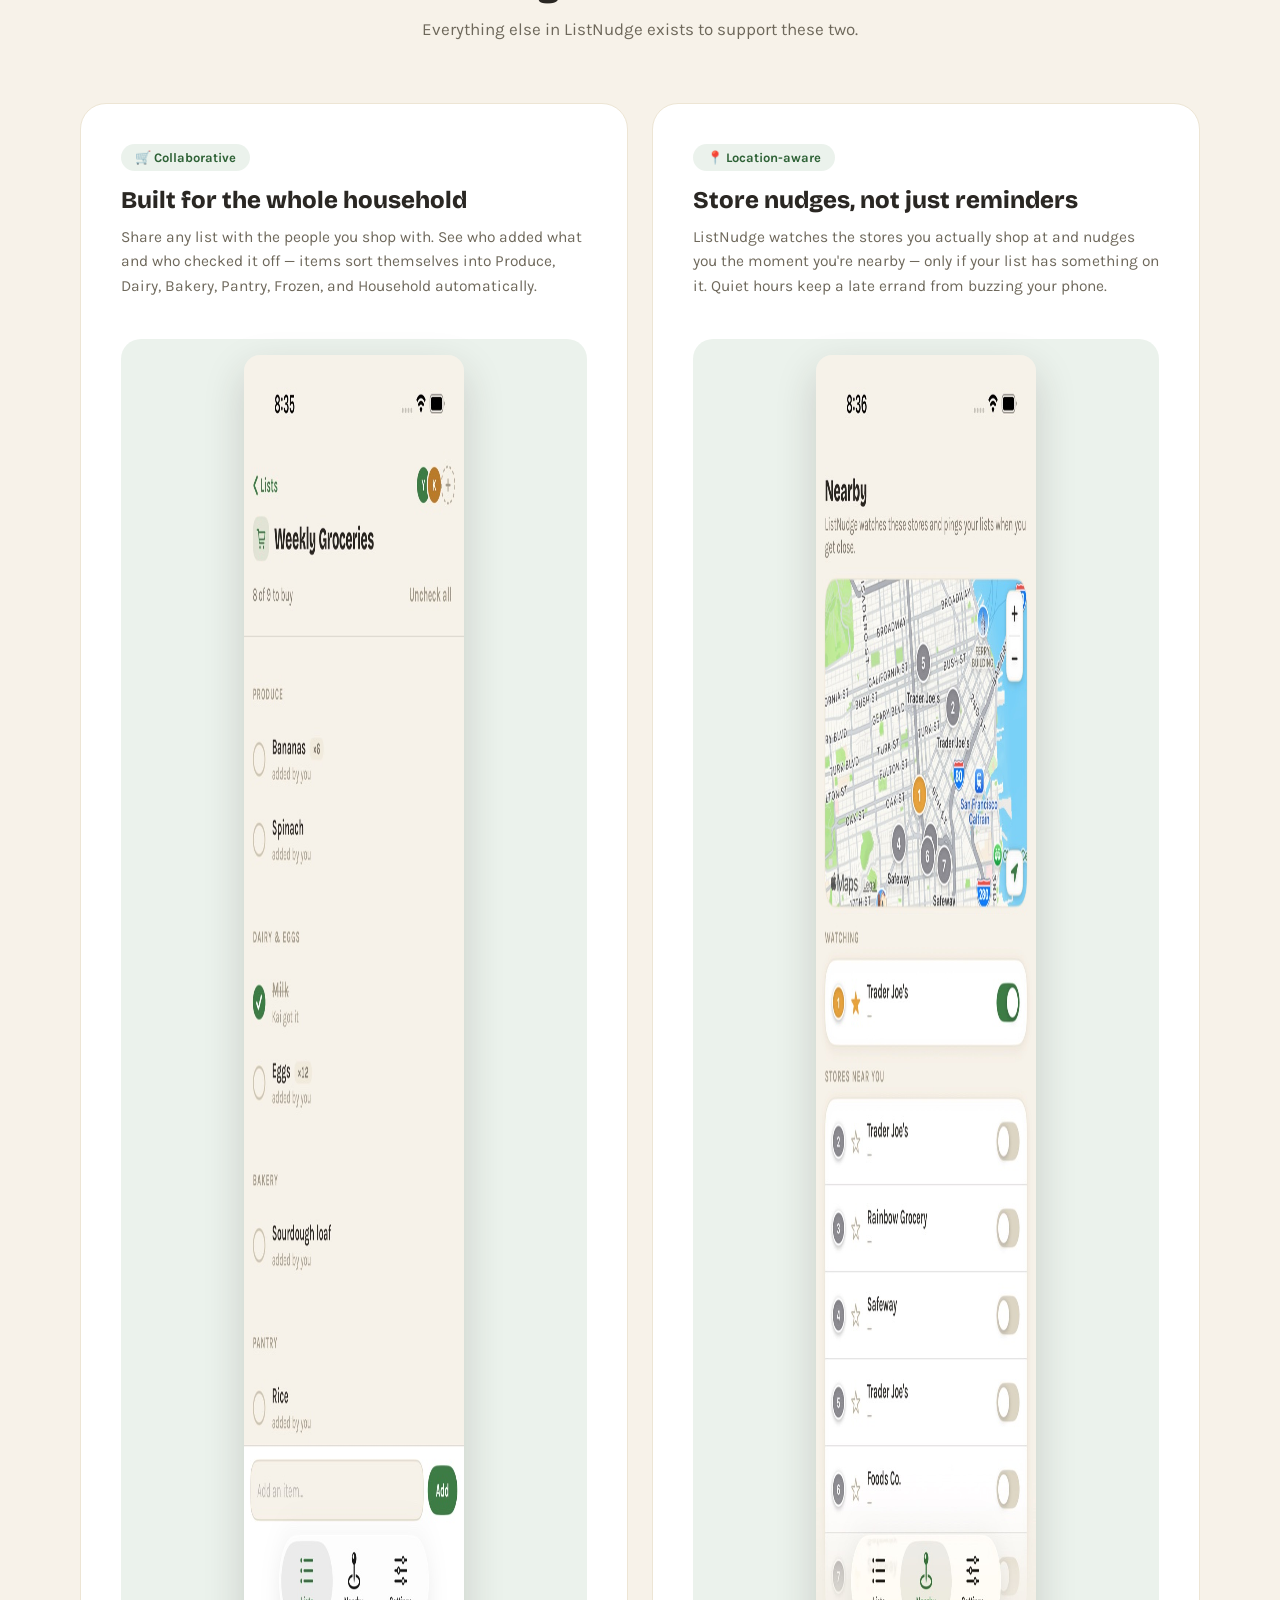
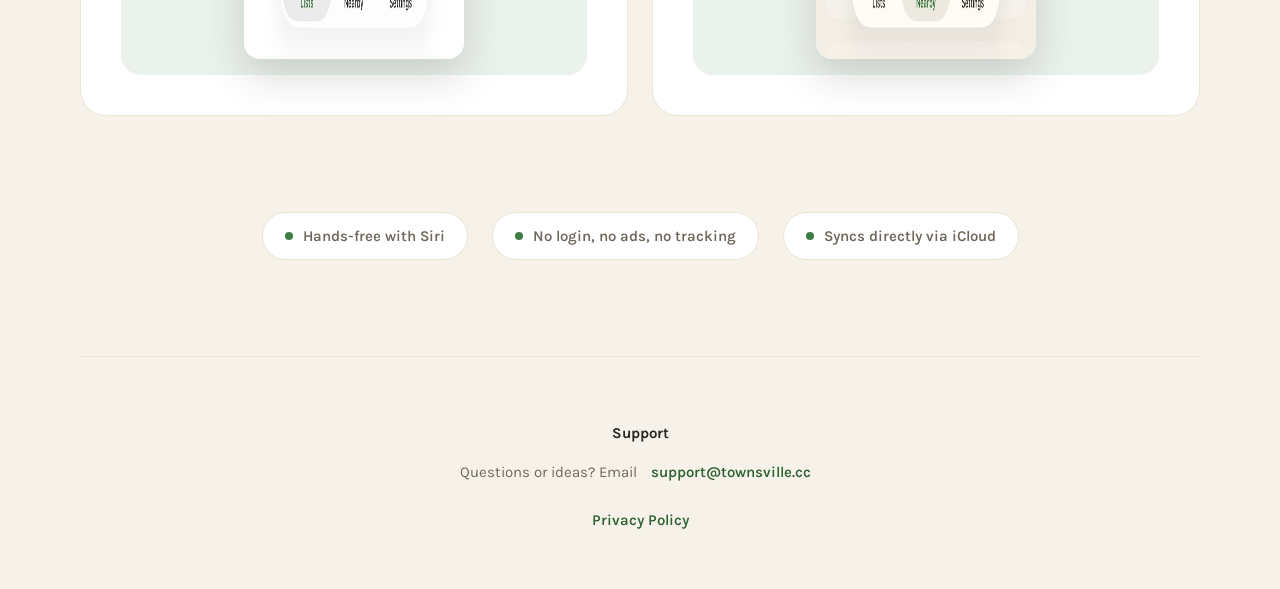
==== commit bbbb10e2: "Replace "Coming soon" badge with the real App Store link ListNudge got approved. Swaps the non-link " ====
--- a/index.html
+++ b/index.html
@@ -40,13 +40,6 @@
   .hero-copy .tagline { color: var(--panel-accent); font-weight: 700; font-size: clamp(17px, 2.4vw, 21px); margin-top: 10px; }
   .hero-copy p.sub { color: var(--panel-sub); font-size: 17px; line-height: 1.6; margin-top: 16px; max-width: 460px; }
   .badge-row { margin-top: 30px; display: flex; gap: 12px; flex-wrap: wrap; }
-  /* Not a link — there's nowhere real to send someone yet. A pill that promised a
-     destination it couldn't deliver (it used to jump to the footer's email) was worse
-     than a plain status badge with no affordance to fake. */
-  .store-badge {
-    display: inline-block; padding: 13px 26px; border-radius: 999px;
-    background: var(--accent); color: #fff; font-weight: 700; font-size: 16px;
-  }
   .pill-dark {
     display: inline-flex; align-items: center; padding: 8px 18px; border-radius: 999px; font-size: 14px; font-weight: 600;
     background: rgba(255,255,255,.06); border: 1.5px solid rgba(255,255,255,.14); color: var(--panel-sub);
@@ -134,7 +127,9 @@
         <p class="tagline">Shared grocery lists, with a nudge when you're at the store.</p>
         <p class="sub">Add milk from the couch. Whoever gets to the store first checks it off — everyone else finds out instantly. Real-time sync via iCloud, no login required.</p>
         <div class="badge-row">
-          <span class="store-badge">Coming soon to the App Store</span>
+          <a href="https://apps.apple.com/us/app/listnudge/id6792314130?itscg=30200&itsct=apps_box_badge&mttnsubad=6792314130" style="display: inline-block;">
+            <img src="https://toolbox.marketingtools.apple.com/api/v2/badges/download-on-the-app-store/white/en-us?releaseDate=1787443200" alt="Download on the App Store" style="width: 245px; height: 82px; vertical-align: middle; object-fit: contain;" />
+          </a>
           <span class="pill-dark">iPhone &amp; iPad</span>
         </div>
       </div>
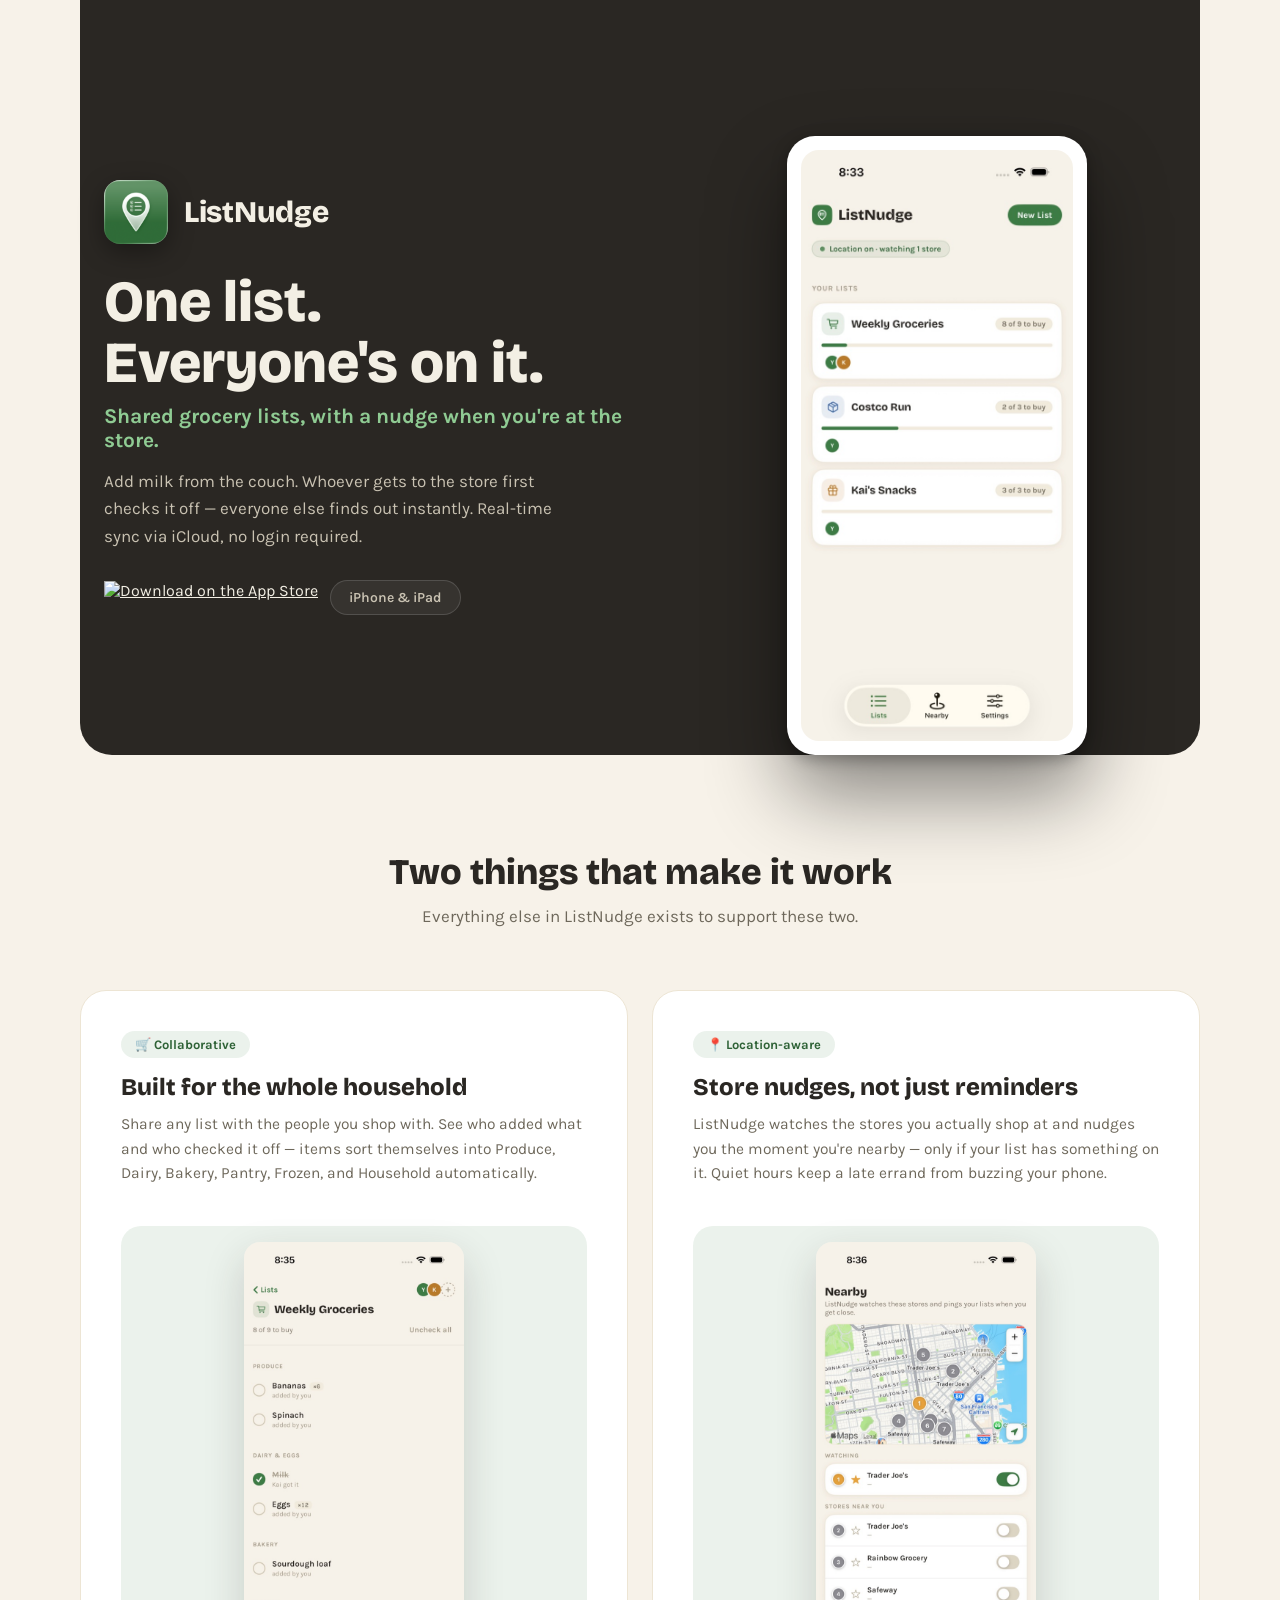
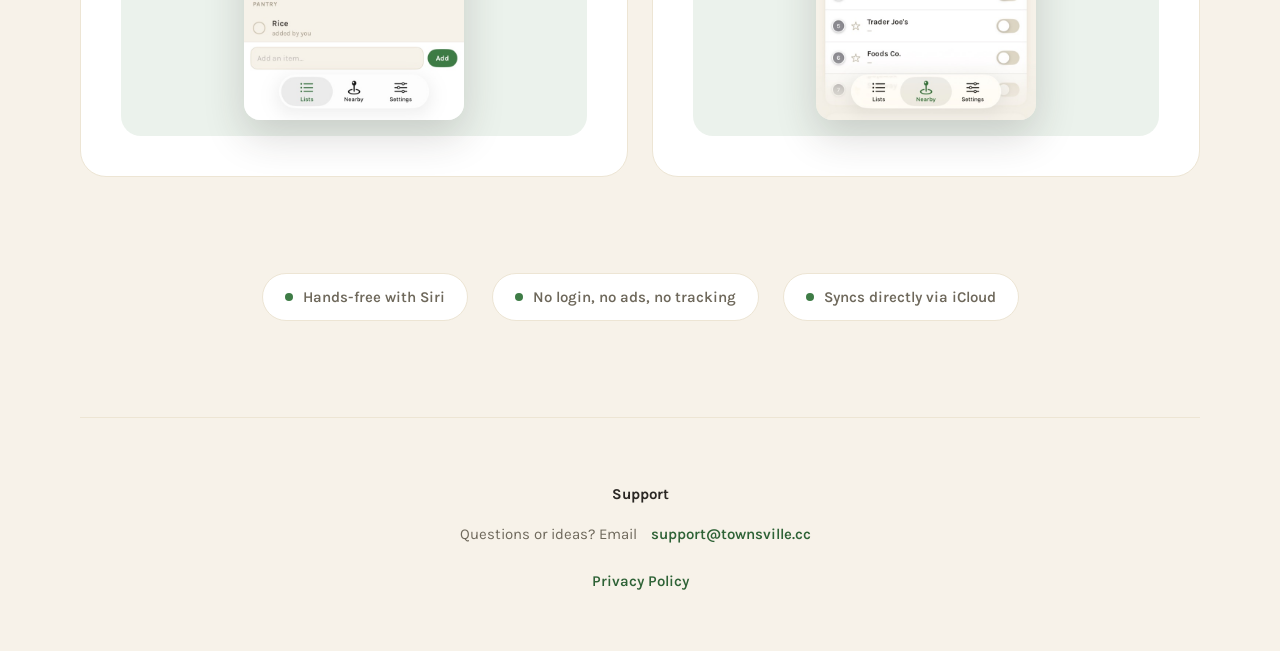
==== commit 2ac01fbd: "Fix stretched screenshots: set height: auto alongside width The img tags carry their real pixel size" ====
--- a/index.html
+++ b/index.html
@@ -50,7 +50,7 @@
     box-shadow: 0 40px 80px rgba(0,0,0,.45), 0 4px 16px rgba(0,0,0,.3);
     max-width: 300px; margin: 0 auto;
   }
-  .hero-shot img { width: 100%; display: block; border-radius: 18px; }
+  .hero-shot img { width: 100%; height: auto; display: block; border-radius: 18px; }
 
   @media (max-width: 760px) {
     .hero-inner { grid-template-columns: 1fr; min-height: 0; padding-top: 32px; }
@@ -84,7 +84,7 @@
     background: var(--accent-wash); display: flex; justify-content: center;
   }
   .pillar .shot-frame img {
-    width: 100%; max-width: 220px; border-radius: 16px; display: block;
+    width: 100%; max-width: 220px; height: auto; border-radius: 16px; display: block;
     box-shadow: 0 16px 40px rgba(42,39,35,.18);
   }
   @media (max-width: 760px) { .pillar-grid { grid-template-columns: 1fr; } }
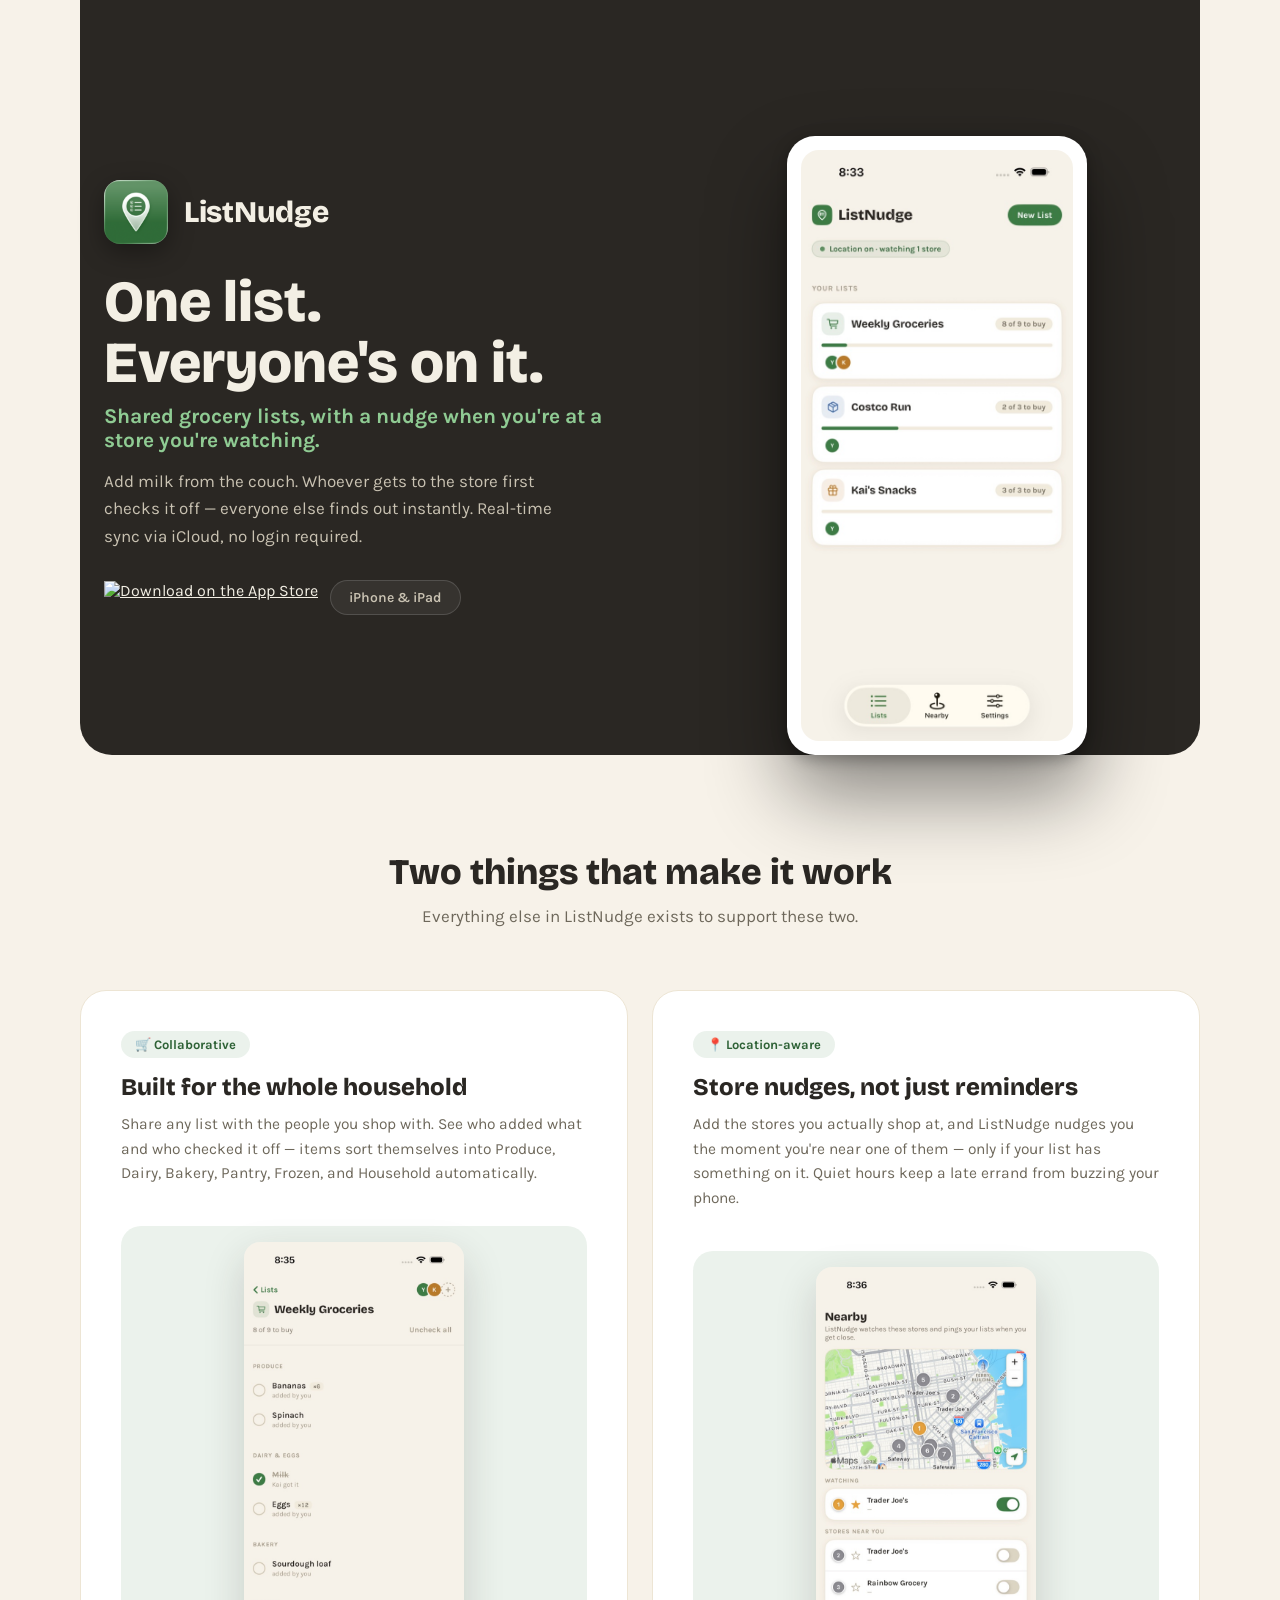
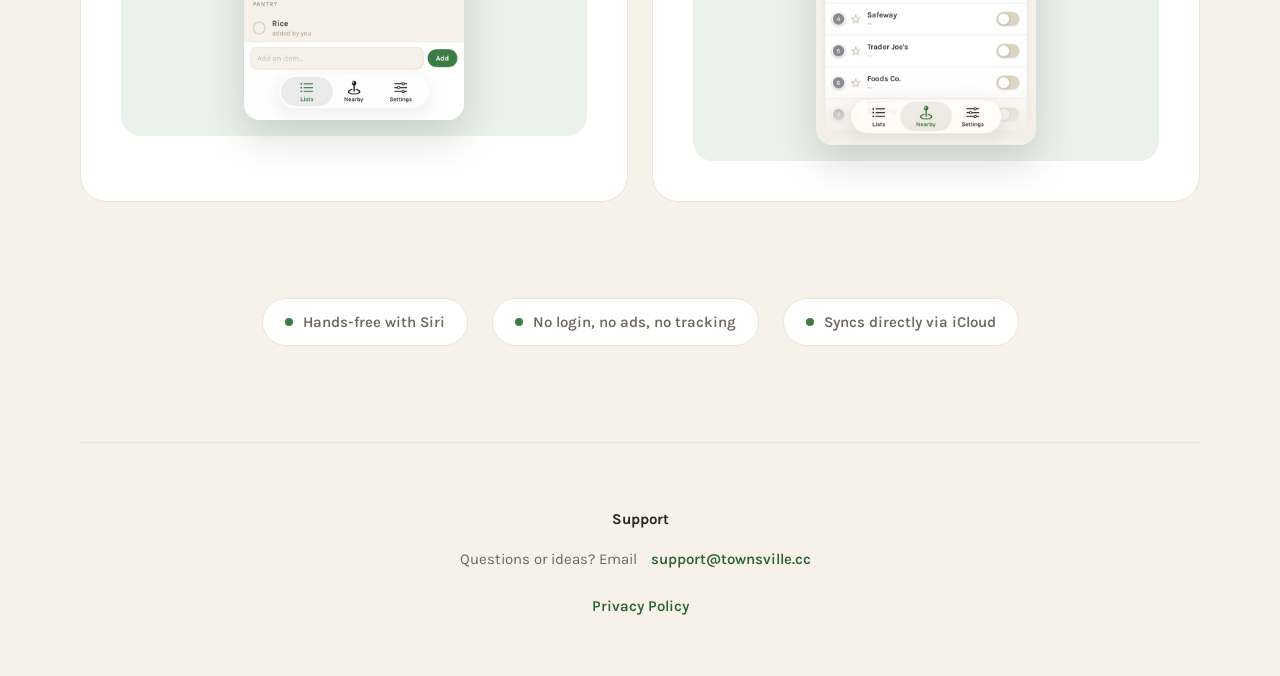
==== commit 97b41b6c: "Scope location-nudge copy to watched stores, not any nearby store Matches the ListNudge app's actual" ====
--- a/index.html
+++ b/index.html
@@ -4,9 +4,9 @@
 <meta charset="utf-8">
 <meta name="viewport" content="width=device-width, initial-scale=1">
 <title>ListNudge — Shared Grocery Lists With Store Nudges</title>
-<meta name="description" content="ListNudge is a shared grocery list for iPhone and iPad. Add items from anywhere, watch the list sync in real time with your household, and get a gentle nudge when you're near the store. No login required.">
+<meta name="description" content="ListNudge is a shared grocery list for iPhone and iPad. Add items from anywhere, watch the list sync in real time with your household, and get a gentle nudge when you're near a store you're watching. No login required.">
 <meta property="og:title" content="ListNudge — One list. Everyone's on it.">
-<meta property="og:description" content="Shared grocery lists that sync in real time, plus a gentle nudge when you're near the store. Private by design — no login, no ads.">
+<meta property="og:description" content="Shared grocery lists that sync in real time, plus a gentle nudge when you're near a store you're watching. Private by design — no login, no ads.">
 <meta property="og:image" content="https://listnudge.townsville.cc/assets/lists-home.jpg">
 <link rel="icon" type="image/png" href="assets/app-icon.png">
 <link rel="preconnect" href="https://fonts.googleapis.com">
@@ -124,7 +124,7 @@
           <span>ListNudge</span>
         </div>
         <h1>One list.<br>Everyone's on it.</h1>
-        <p class="tagline">Shared grocery lists, with a nudge when you're at the store.</p>
+        <p class="tagline">Shared grocery lists, with a nudge when you're at a store you're watching.</p>
         <p class="sub">Add milk from the couch. Whoever gets to the store first checks it off — everyone else finds out instantly. Real-time sync via iCloud, no login required.</p>
         <div class="badge-row">
           <a href="https://apps.apple.com/us/app/listnudge/id6792314130?itscg=30200&itsct=apps_box_badge&mttnsubad=6792314130" style="display: inline-block;">
@@ -158,7 +158,7 @@
       <div class="pillar">
         <span class="kicker">📍 Location-aware</span>
         <h3>Store nudges, not just reminders</h3>
-        <p>ListNudge watches the stores you actually shop at and nudges you the moment you're nearby — only if your list has something on it. Quiet hours keep a late errand from buzzing your phone.</p>
+        <p>Add the stores you actually shop at, and ListNudge nudges you the moment you're near one of them — only if your list has something on it. Quiet hours keep a late errand from buzzing your phone.</p>
         <div class="shot-frame">
           <img src="assets/nearby.jpg" alt="The Nearby tab, showing a map and a list of watched and nearby stores" width="600" height="1304" loading="lazy" decoding="async">
         </div>
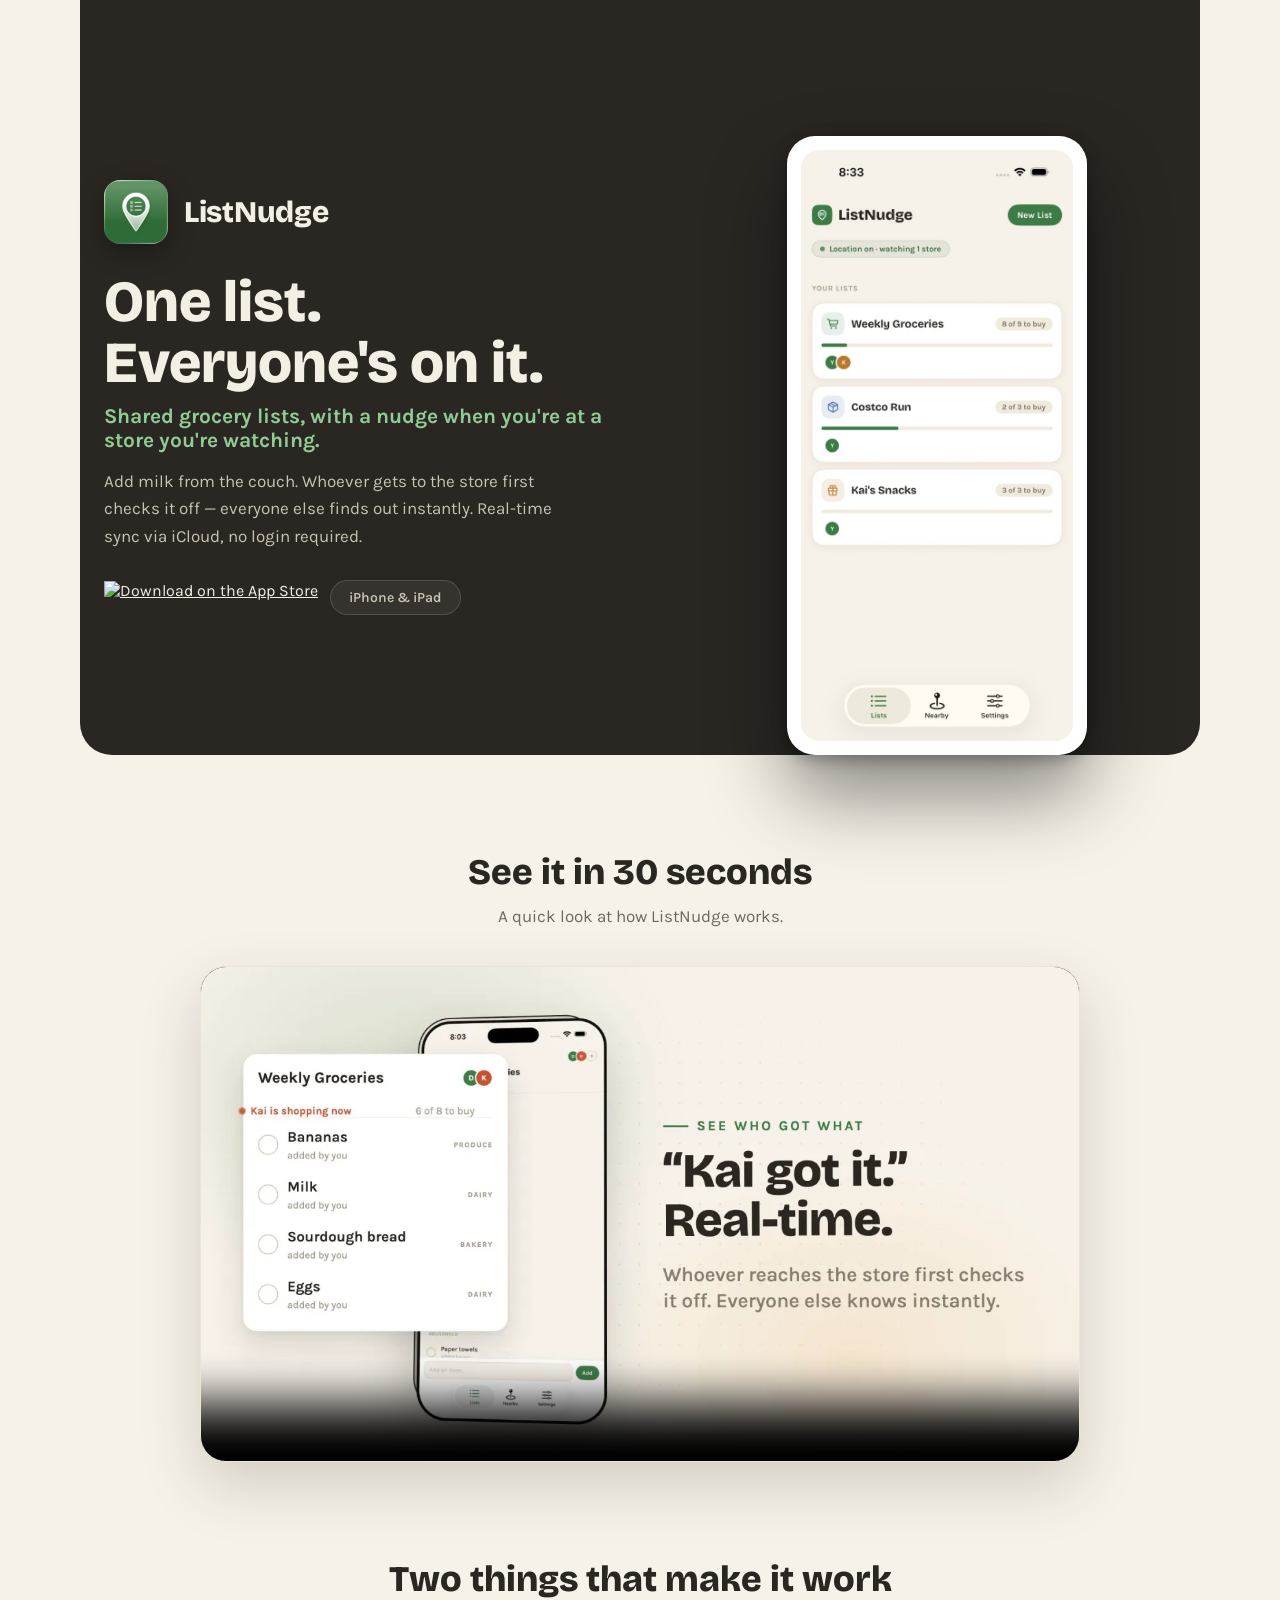
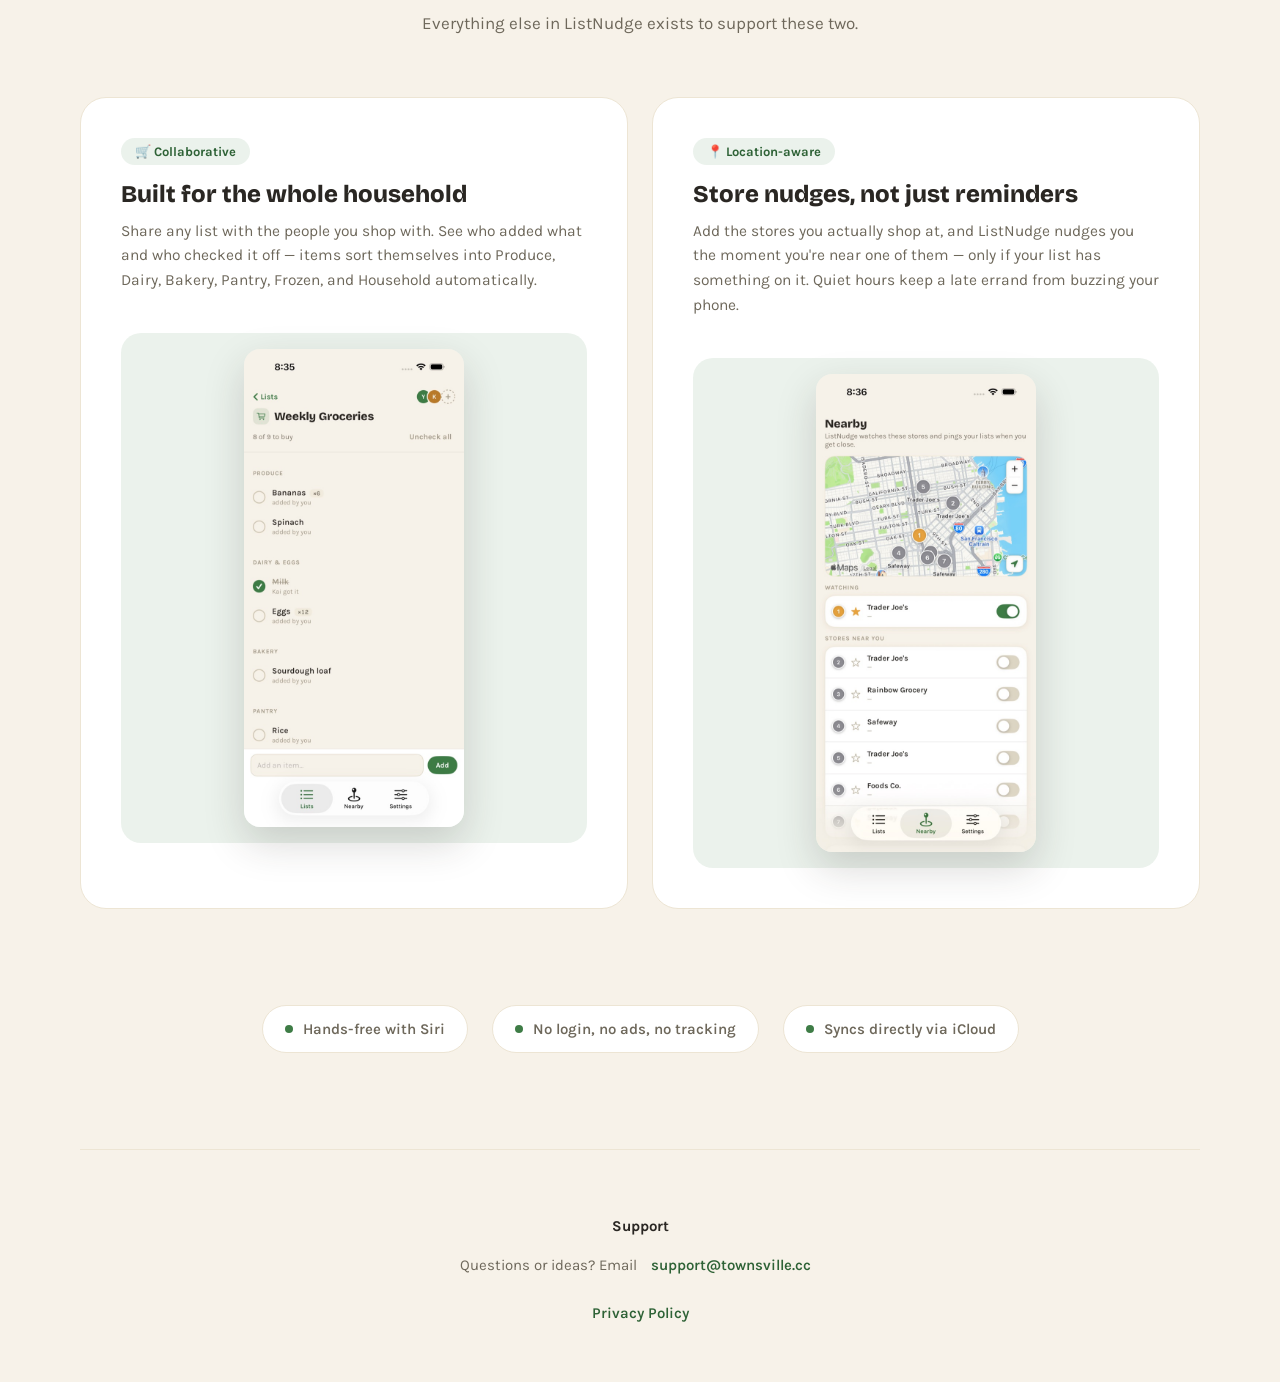
==== commit bdc06ce3: "Add the promo video New "See it in 30 seconds" section between the hero and the pillars: the Remotio" ====
--- a/index.html
+++ b/index.html
@@ -64,6 +64,14 @@
   .section-head h2 { font-size: clamp(28px, 4vw, 36px); font-weight: 800; }
   .section-head p { color: var(--sub); margin-top: 12px; font-size: 17px; }
 
+  /* ---- Promo video ---- */
+  section.promo { padding: var(--space-2xl) 0 0; }
+  .promo-frame {
+    margin: var(--space-lg) auto 0; max-width: 880px; border-radius: 26px; overflow: hidden;
+    background: var(--panel-bg); border: 1.5px solid var(--line); box-shadow: 0 24px 60px rgba(42,39,35,.18);
+  }
+  .promo-frame video { display: block; width: 100%; height: auto; aspect-ratio: 16 / 9; }
+
   .pillar-grid {
     display: grid; grid-template-columns: 1fr 1fr; gap: var(--space-md);
     margin-top: var(--space-xl);
@@ -141,6 +149,19 @@
     </div>
   </div>
 
+  <section class="promo wrap" aria-labelledby="promo-heading">
+    <div class="section-head">
+      <h2 id="promo-heading">See it in 30 seconds</h2>
+      <p>A quick look at how ListNudge works.</p>
+    </div>
+    <div class="promo-frame">
+      <video controls playsinline preload="none" poster="assets/promo-poster.webp" width="1920" height="1080" aria-label="ListNudge promo video: shared lists, real-time sync, store nudges and Siri">
+        <source src="assets/promo.mp4" type="video/mp4">
+        <a href="assets/promo.mp4">Watch the ListNudge promo video</a>
+      </video>
+    </div>
+  </section>
+
   <section class="pillars wrap" aria-labelledby="pillars-heading">
     <div class="section-head">
       <h2 id="pillars-heading">Two things that make it work</h2>
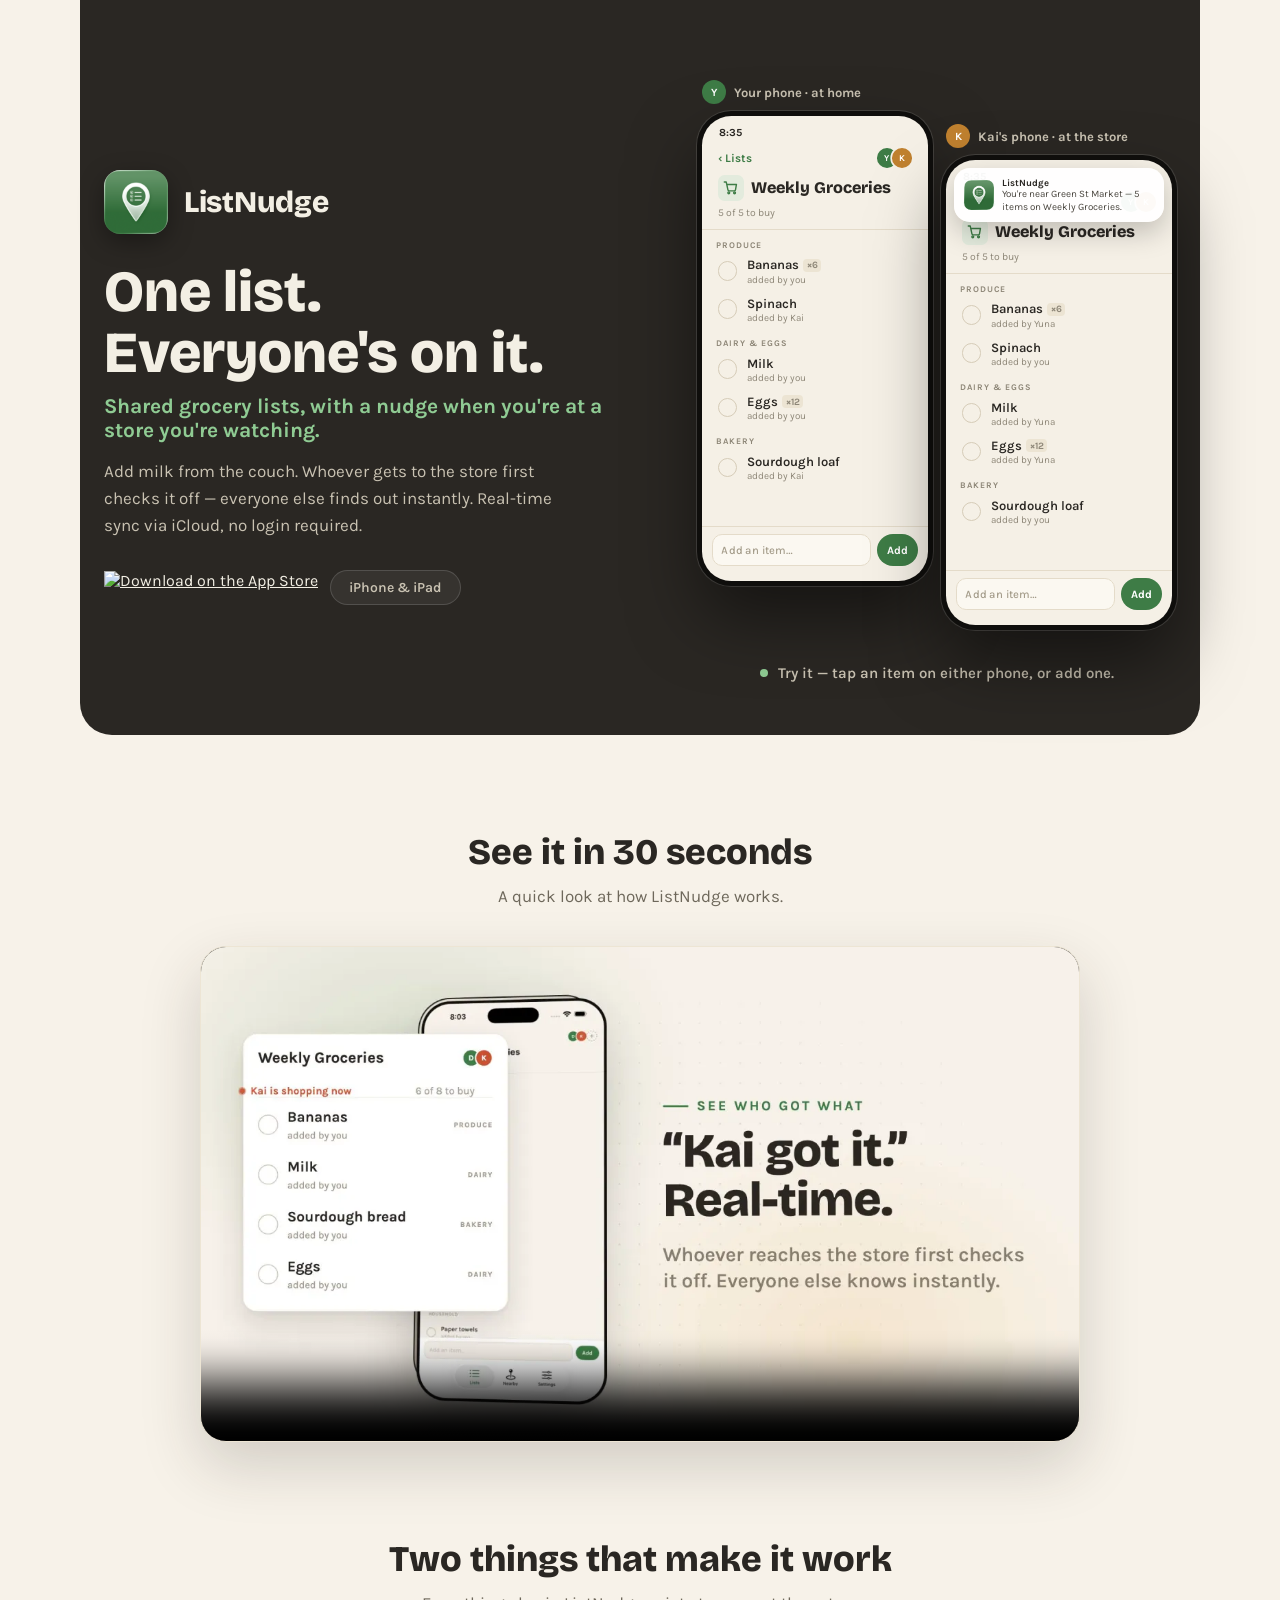
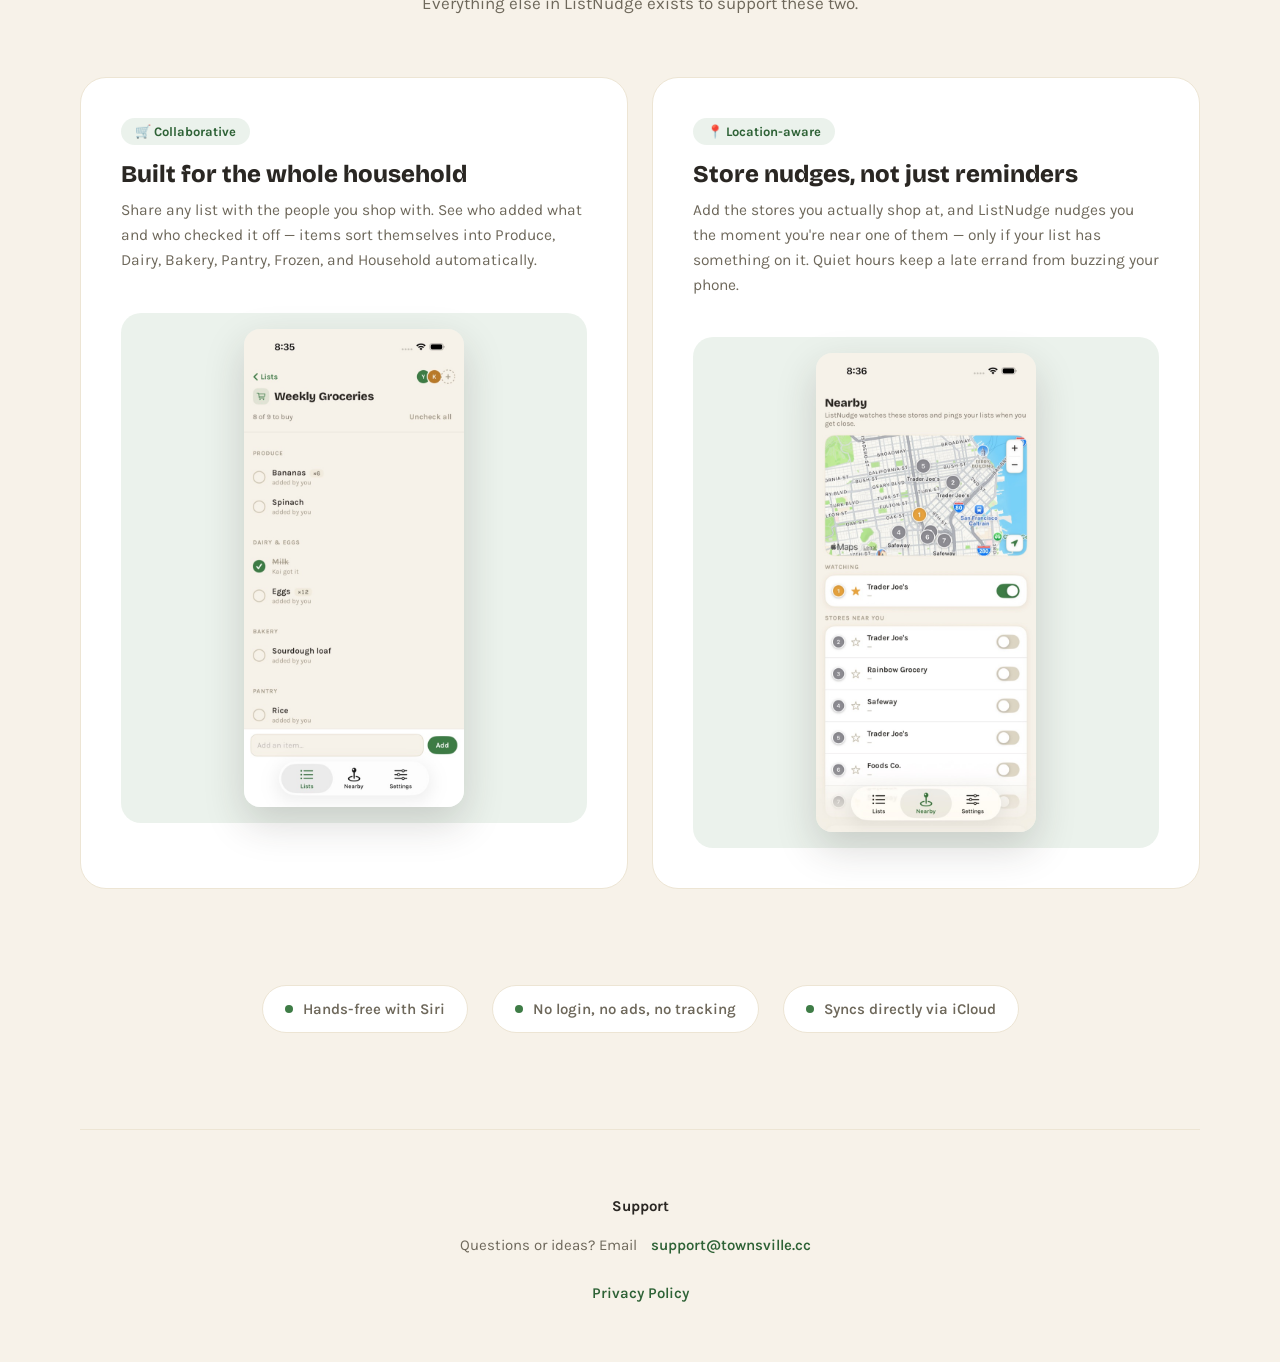
==== commit 64c9d10b: "Replace the hero screenshot with a playable two-phone sync demo The hero told visitors the core prom" ====
--- a/index.html
+++ b/index.html
@@ -44,18 +44,168 @@
     display: inline-flex; align-items: center; padding: 8px 18px; border-radius: 999px; font-size: 14px; font-weight: 600;
     background: rgba(255,255,255,.06); border: 1.5px solid rgba(255,255,255,.14); color: var(--panel-sub);
   }
-  .hero-shot { position: relative; padding-top: var(--space-2xl); min-width: 0; }
-  .hero-shot .float-card {
-    background: var(--card); border-radius: 28px; padding: 14px;
-    box-shadow: 0 40px 80px rgba(0,0,0,.45), 0 4px 16px rgba(0,0,0,.3);
-    max-width: 300px; margin: 0 auto;
-  }
-  .hero-shot img { width: 100%; height: auto; display: block; border-radius: 18px; }
+  .hero-shot { position: relative; padding: var(--space-lg) 0 var(--space-lg); min-width: 0; }
 
   @media (max-width: 760px) {
     .hero-inner { grid-template-columns: 1fr; min-height: 0; padding-top: 32px; }
     .hero-copy { padding: var(--space-lg) 0; text-align: left; }
     .hero-shot { padding-top: 0; padding-bottom: var(--space-xl); }
+  }
+
+  /* ---- Live sync demo: two playable phones in the hero ----
+     The phones render the app's own cream UI, so their colors are fixed (not theme tokens),
+     exactly like the screenshots they replace. Everything inside a phone is sized in em off a
+     container-relative font size, so the whole screen scales as one piece down to phone widths. */
+  .sync-demo {
+    --ph-bg: #F5F0E6; --ph-ink: #2A2723; --ph-sub: #8E8778; --ph-line: #E4DBC9;
+    --ph-green: #3E7C46; --ph-wash: #E3EBDD; --ph-kai: #C0812F;
+    position: relative; display: grid; grid-template-columns: 1fr 1fr; gap: 18px;
+    max-width: 470px; margin: 0 auto; align-items: start;
+  }
+  .phone { container-type: inline-size; margin: 0; min-width: 0; }
+  .phone[data-phone="kai"] { margin-top: 44px; }
+  .phone-tag {
+    display: flex; align-items: center; gap: 8px; margin-bottom: 12px;
+    font-size: 13px; font-weight: 700; color: var(--panel-sub); white-space: nowrap;
+  }
+  .screen {
+    position: relative; overflow: hidden; display: flex; flex-direction: column;
+    aspect-ratio: 9 / 18.5; font-size: 6.4cqi;
+    background: var(--ph-bg); color: var(--ph-ink); border-radius: 13cqi;
+    box-shadow: 0 0 0 5px #0F0E0C, 0 0 0 6px rgba(255,255,255,.12), 0 34px 70px rgba(0,0,0,.5);
+  }
+  .status { padding: .9em 1.6em .3em; font-size: .75em; font-weight: 700; }
+  .lh { padding: .4em 1.1em .7em; border-bottom: 1px solid var(--ph-line); }
+  .lh-top { display: flex; justify-content: space-between; align-items: center; }
+  .lh-back { color: var(--ph-green); font-weight: 700; font-size: .8em; }
+  .avs { display: flex; }
+  .avs .av + .av { margin-left: -.5em; }
+  .av {
+    display: inline-grid; place-items: center; flex: none; width: 2.2em; height: 2.2em; border-radius: 50%;
+    font-size: .62em; font-weight: 700; color: #fff; background: var(--ph-green);
+    box-shadow: 0 0 0 .18em var(--ph-bg);
+  }
+  .av-k { background: var(--ph-kai); }
+  .phone-tag .av { font-size: 11px; box-shadow: none; }
+  .lh-title {
+    display: flex; align-items: center; gap: .45em; margin-top: .45em;
+    font-size: 1.12em; font-weight: 800; line-height: 1.1; color: var(--ph-ink);
+  }
+  .lh-title .ic {
+    display: grid; place-items: center; flex: none; width: 1.6em; height: 1.6em; border-radius: .4em;
+    background: var(--ph-wash); color: var(--ph-green);
+  }
+  .lh-title svg { width: .95em; height: .95em; }
+  .lh-count { margin-top: .5em; font-size: .72em; color: var(--ph-sub); }
+
+  .items { list-style: none; flex: 1; overflow-y: auto; scrollbar-width: none; padding-bottom: .6em; }
+  .items::-webkit-scrollbar { display: none; }
+  .cat {
+    padding: 1.1em 1.6em .25em; font-size: .6em; font-weight: 700; letter-spacing: .12em;
+    text-transform: uppercase; color: var(--ph-sub);
+  }
+  .row {
+    display: flex; align-items: center; gap: .65em; width: 100%; padding: .38em 1.1em;
+    background: none; border: 0; font: inherit; color: inherit; text-align: left; cursor: pointer;
+    transition: background-color .2s;
+  }
+  .row:hover { background: rgba(62,124,70,.06); }
+  .row:focus-visible { outline-color: var(--ph-green); outline-offset: -3px; }
+  .tick {
+    position: relative; flex: none; width: 1.35em; height: 1.35em; border-radius: 50%;
+    border: .13em solid #D6CCB8; transition: background-color .25s var(--ease-out), border-color .25s;
+  }
+  .tick::after {
+    content: ""; position: absolute; left: 32%; top: 14%; width: 28%; height: 52%;
+    border: solid #fff; border-width: 0 .14em .14em 0; transform: rotate(45deg) scale(0);
+    transition: transform .3s var(--ease-out);
+  }
+  .done .tick { background: var(--ph-green); border-color: var(--ph-green); }
+  .done .tick::after { transform: rotate(45deg) scale(1); }
+  .txt { display: flex; flex-direction: column; min-width: 0; }
+  .nm { font-size: .9em; font-weight: 600; line-height: 1.25; overflow-wrap: anywhere; }
+  .done .nm { text-decoration: line-through; color: var(--ph-sub); }
+  .qty {
+    display: inline-block; margin-left: .4em; padding: .05em .4em; border-radius: .4em;
+    font-size: .75em; font-weight: 700; color: var(--ph-sub); background: #ECE4D3; vertical-align: .1em;
+  }
+  .meta { font-size: .68em; color: var(--ph-sub); }
+  .flash .row { animation: flash 1.8s var(--ease-out); }
+  @keyframes flash { 0%, 35% { background: rgba(62,124,70,.2); } 100% { background: transparent; } }
+
+  .add { display: flex; gap: .4em; padding: .55em .7em 1em; border-top: 1px solid var(--ph-line); }
+  .field {
+    position: relative; flex: 1; min-width: 0; height: 2.2em; border-radius: .7em;
+    background: #FBF8F1; border: 1px solid var(--ph-line);
+  }
+  .field.typing, .field:focus-within { border-color: var(--ph-green); box-shadow: 0 0 0 2px rgba(62,124,70,.25); }
+  /* iOS zooms the page into any input under 16px. The input stays 16px and is scaled down
+     to the phone's type size instead; --s is set from script as the screen resizes. */
+  .field input {
+    --s: .5; position: absolute; left: 0; top: 0;
+    width: calc(100% / var(--s)); height: calc(100% / var(--s)); transform: scale(var(--s)); transform-origin: 0 0;
+    padding: 0 .75em; border: 0; background: none; outline: none;
+    font: 500 16px "Karla", system-ui, sans-serif; color: var(--ph-ink);
+  }
+  .field input::placeholder { color: #A39B89; }
+  .add button {
+    flex: none; padding: 0 .9em; border: 0; border-radius: 999px; cursor: pointer;
+    background: var(--ph-green); color: #fff; font: inherit; font-size: .78em; font-weight: 700;
+  }
+  .add button:focus-visible { outline-color: var(--ph-green); }
+
+  .toast {
+    position: absolute; left: 50%; bottom: 4.2em; transform: translate(-50%, 1em); opacity: 0;
+    padding: .5em .9em; border-radius: 999px; white-space: nowrap; pointer-events: none;
+    background: var(--ph-ink); color: #F5F0E6; font-size: .7em; font-weight: 700;
+    box-shadow: 0 8px 20px rgba(0,0,0,.25);
+  }
+  .toast.show { animation: toast 2.6s var(--ease-out) forwards; }
+  @keyframes toast {
+    0% { opacity: 0; transform: translate(-50%, 1em); }
+    12%, 82% { opacity: 1; transform: translate(-50%, 0); }
+    100% { opacity: 0; transform: translate(-50%, -.4em); }
+  }
+  .nudge {
+    position: absolute; left: .55em; right: .55em; top: .55em; z-index: 2;
+    display: flex; gap: .55em; align-items: center; padding: .6em .7em; border-radius: 1.1em;
+    background: rgba(255,255,255,.96); box-shadow: 0 10px 28px rgba(0,0,0,.22);
+    transform: translateY(-140%); transition: transform .6s var(--ease-out);
+  }
+  .nudge.show { transform: translateY(0); }
+  .nudge img { width: 2.1em; height: 2.1em; border-radius: .5em; flex: none; }
+  .nudge b { display: block; font-size: .66em; }
+  .nudge div > span { display: block; font-size: .68em; line-height: 1.3; color: #4A463F; }
+
+  /* The sync pulse: a dot that travels from whichever phone acted to the other one. */
+  .beam { position: absolute; left: 25%; right: 25%; top: 46%; height: 0; pointer-events: none; }
+  .beam i {
+    position: absolute; top: -6px; left: 0; width: 12px; height: 12px; margin-left: -6px; border-radius: 50%;
+    background: var(--panel-accent); box-shadow: 0 0 0 6px rgba(143,203,147,.25), 0 0 24px 6px rgba(143,203,147,.6);
+    opacity: 0;
+  }
+  .beam.to-kai i { animation: beam .7s var(--ease-out); }
+  .beam.to-you i { animation: beam .7s var(--ease-out) reverse; }
+  @keyframes beam { 0% { left: 0; opacity: 0; } 15%, 80% { opacity: 1; } 100% { left: 100%; opacity: 0; } }
+
+  .demo-hint {
+    display: flex; align-items: center; justify-content: center; gap: 10px; margin-top: 26px; min-height: 44px;
+    font-size: 15px; font-weight: 600; color: var(--panel-sub); text-align: center;
+  }
+  .demo-hint .dot {
+    width: 8px; height: 8px; border-radius: 50%; background: var(--panel-accent); flex: none;
+    animation: blink 1.6s ease-in-out infinite;
+  }
+  @keyframes blink { 50% { opacity: .25; } }
+  .demo-hint a { color: var(--panel-accent); font-weight: 700; text-decoration: none; padding: 10px 4px; }
+  .demo-hint a:hover { text-decoration: underline; }
+  .sr-only { position: absolute; width: 1px; height: 1px; overflow: hidden; clip-path: inset(50%); white-space: nowrap; }
+
+  @media (max-width: 420px) {
+    .sync-demo { gap: 12px; }
+    .phone[data-phone="kai"] { margin-top: 28px; }
+    .phone-tag { font-size: 11.5px; gap: 6px; }
+    .demo-hint { font-size: 14px; }
   }
 
   /* ---- Pillars ---- */
@@ -142,9 +292,49 @@
         </div>
       </div>
       <div class="hero-shot">
-        <div class="float-card">
-          <img src="assets/lists-home.jpg" alt="ListNudge's Lists screen, showing shared and personal grocery lists" width="600" height="1304" fetchpriority="high">
+        <div class="sync-demo" data-sync-demo role="group" aria-label="Interactive demo: two phones sharing one ListNudge list">
+          <figure class="phone" data-phone="you">
+            <figcaption class="phone-tag"><span class="av">Y</span>Your phone · at home</figcaption>
+            <div class="screen">
+              <div class="status" aria-hidden="true">8:35</div>
+              <div class="lh">
+                <div class="lh-top" aria-hidden="true"><span class="lh-back">‹ Lists</span><span class="avs"><span class="av">Y</span><span class="av av-k">K</span></span></div>
+                <h2 class="lh-title"><span class="ic" aria-hidden="true"><svg viewBox="0 0 24 24" fill="none" stroke="currentColor" stroke-width="2.2" stroke-linecap="round" stroke-linejoin="round"><circle cx="9" cy="20" r="1.4"/><circle cx="18" cy="20" r="1.4"/><path d="M2 3h3l2.7 12.4a2 2 0 0 0 2 1.6h7.8a2 2 0 0 0 2-1.6L21 7H6"/></svg></span>Weekly Groceries</h2>
+                <p class="lh-count" data-count></p>
+              </div>
+              <ul class="items" data-items></ul>
+              <form class="add" data-add>
+                <span class="field"><input type="text" placeholder="Add an item…" maxlength="22" autocomplete="off" aria-label="Add an item from your phone"></span>
+                <button type="submit">Add</button>
+              </form>
+              <div class="toast" data-toast aria-hidden="true"></div>
+            </div>
+          </figure>
+          <figure class="phone" data-phone="kai">
+            <figcaption class="phone-tag"><span class="av av-k">K</span>Kai's phone · at the store</figcaption>
+            <div class="screen">
+              <div class="nudge" data-nudge aria-hidden="true">
+                <img src="assets/app-icon.png" alt="" width="192" height="192">
+                <div><b>ListNudge</b><span>You're near Green St Market — <span data-nudge-count></span> on Weekly Groceries.</span></div>
+              </div>
+              <div class="status" aria-hidden="true">8:35</div>
+              <div class="lh">
+                <div class="lh-top" aria-hidden="true"><span class="lh-back">‹ Lists</span><span class="avs"><span class="av">Y</span><span class="av av-k">K</span></span></div>
+                <h2 class="lh-title"><span class="ic" aria-hidden="true"><svg viewBox="0 0 24 24" fill="none" stroke="currentColor" stroke-width="2.2" stroke-linecap="round" stroke-linejoin="round"><circle cx="9" cy="20" r="1.4"/><circle cx="18" cy="20" r="1.4"/><path d="M2 3h3l2.7 12.4a2 2 0 0 0 2 1.6h7.8a2 2 0 0 0 2-1.6L21 7H6"/></svg></span>Weekly Groceries</h2>
+                <p class="lh-count" data-count></p>
+              </div>
+              <ul class="items" data-items></ul>
+              <form class="add" data-add>
+                <span class="field"><input type="text" placeholder="Add an item…" maxlength="22" autocomplete="off" aria-label="Add an item from Kai's phone"></span>
+                <button type="submit">Add</button>
+              </form>
+              <div class="toast" data-toast aria-hidden="true"></div>
+            </div>
+          </figure>
+          <div class="beam" data-beam aria-hidden="true"><i></i></div>
         </div>
+        <p class="demo-hint" data-hint><span class="dot" aria-hidden="true"></span>Try it — tap an item on either phone, or add one.</p>
+        <p class="sr-only" aria-live="polite" data-live></p>
       </div>
     </div>
   </div>
@@ -200,5 +390,250 @@
   <p>Questions or ideas? Email <a href="mailto:support@townsville.cc">support@townsville.cc</a></p>
   <p><a href="privacy.html">Privacy Policy</a></p>
 </footer>
+<script>
+/* Live sync demo. One shared list, rendered from each person's point of view on two phones:
+   whatever either phone does shows up on the other, with the app's own "Kai got it" wording.
+   It plays itself while on screen until the visitor touches it, then it's theirs. */
+(() => {
+  const demo = document.querySelector('[data-sync-demo]');
+  if (!demo) return;
+  const APP_STORE = document.querySelector('.badge-row a').href;
+  const phones = {
+    you: demo.querySelector('[data-phone="you"]'),
+    kai: demo.querySelector('[data-phone="kai"]'),
+  };
+  // What each phone calls each person: you are "you" on your own phone and "Yuna" on Kai's.
+  const label = { you: { you: 'you', kai: 'Kai' }, kai: { you: 'Yuna', kai: 'you' } };
+  const other = who => (who === 'you' ? 'kai' : 'you');
+  const beam = demo.querySelector('[data-beam]');
+  const hint = document.querySelector('[data-hint]');
+  const live = document.querySelector('[data-live]');
+  const nudge = demo.querySelector('[data-nudge]');
+
+  const CATS = ['Produce', 'Dairy & Eggs', 'Bakery', 'Pantry', 'Frozen', 'Household'];
+  // First match wins, so the more specific aisles go first ("ice cream" is Frozen, not Dairy).
+  const RULES = [
+    [/frozen|\bice\b|pizza|\bpeas\b|popsicle/i, 'Frozen'],
+    [/bread|loaf|bagel|\bbuns?\b|croissant|muffin|tortilla|baguette/i, 'Bakery'],
+    [/milk|eggs?\b|cheese|yog(h)?urt|butter|cream|kefir/i, 'Dairy & Eggs'],
+    [/banana|apple|spinach|lettuce|tomato|onion|potato|avocado|berr|lemon|lime|carrot|pepper|grape|orange|fruit|kale|garlic|cucumber|herb|basil|mango|pear|peach|broccoli/i, 'Produce'],
+    [/soap|paper|towel|tissue|detergent|sponge|trash|toothpaste|shampoo|foil|wrap|batter(y|ies)|bulb/i, 'Household'],
+  ];
+  const aisle = name => (RULES.find(([re]) => re.test(name)) || [, 'Pantry'])[1];
+
+  const seed = () => [
+    { id: 1, name: 'Bananas', qty: '×6', cat: 'Produce', by: 'you', got: null },
+    { id: 2, name: 'Spinach', cat: 'Produce', by: 'kai', got: null },
+    { id: 3, name: 'Milk', cat: 'Dairy & Eggs', by: 'you', got: null },
+    { id: 4, name: 'Eggs', qty: '×12', cat: 'Dairy & Eggs', by: 'you', got: null },
+    { id: 5, name: 'Sourdough loaf', cat: 'Bakery', by: 'kai', got: null },
+  ];
+  let items = seed();
+  let nextId = 6;
+
+  const make = (tag, cls, text) => {
+    const n = document.createElement(tag);
+    if (cls) n.className = cls;
+    if (text != null) n.textContent = text;
+    return n;
+  };
+
+  function render(viewer, freshId) {
+    const phone = phones[viewer];
+    const list = phone.querySelector('[data-items]');
+    const scroll = list.scrollTop;
+    list.replaceChildren();
+    for (const cat of CATS) {
+      const group = items.filter(i => i.cat === cat);
+      if (!group.length) continue;
+      list.append(make('li', 'cat', cat));
+      for (const it of group) {
+        const li = make('li', 'item' + (it.got ? ' done' : '') + (it.id === freshId ? ' flash' : ''));
+        const row = make('button', 'row');
+        row.type = 'button';
+        row.dataset.id = it.id;
+        row.setAttribute('aria-pressed', String(!!it.got));
+        const txt = make('span', 'txt');
+        const nm = make('span', 'nm', it.name);
+        if (it.qty) nm.append(make('span', 'qty', it.qty));
+        const meta = it.got
+          ? (it.got === viewer ? 'You got it' : `${label[viewer][it.got]} got it`)
+          : `added by ${label[viewer][it.by]}`;
+        txt.append(nm, make('span', 'meta', meta));
+        row.append(make('span', 'tick'), txt);
+        li.append(row);
+        list.append(li);
+      }
+    }
+    list.scrollTop = scroll;
+    const left = items.filter(i => !i.got).length;
+    phone.querySelector('[data-count]').textContent = `${left} of ${items.length} to buy`;
+    if (freshId) {
+      const n = list.querySelector(`[data-id="${freshId}"]`);
+      if (n) list.scrollTop = Math.max(0, n.offsetTop - list.clientHeight / 2);
+    }
+  }
+  const renderAll = () => { render('you'); render('kai'); syncNudge(); };
+
+  function syncNudge() {
+    const left = items.filter(i => !i.got).length;
+    demo.querySelector('[data-nudge-count]').textContent = `${left} item${left === 1 ? '' : 's'}`;
+  }
+
+  // Restart a CSS animation by toggling its class across a reflow.
+  function replay(node, cls) {
+    node.classList.remove(cls);
+    void node.offsetWidth;
+    node.classList.add(cls);
+  }
+
+  function broadcast(actor, id, toastText, spoken) {
+    const to = other(actor);
+    render(actor);
+    render(to, id);
+    syncNudge();
+    beam.classList.remove('to-kai', 'to-you');
+    replay(beam, `to-${to}`);
+    const toast = phones[to].querySelector('[data-toast]');
+    toast.textContent = toastText;
+    replay(toast, 'show');
+    // Only narrate the visitor's own actions; the autoplay would talk over everything.
+    if (!auto) live.textContent = spoken;
+  }
+
+  function toggle(id, actor) {
+    const it = items.find(i => i.id === id);
+    if (!it) return;
+    it.got = it.got ? null : actor;
+    const to = other(actor);
+    const who = label[to][actor];
+    const Who = who[0].toUpperCase() + who.slice(1);
+    broadcast(actor, id,
+      it.got ? `✓ ${Who} got ${it.name}` : `${Who} unchecked ${it.name}`,
+      `${it.got ? 'Checked off' : 'Unchecked'} ${it.name} on ${actor === 'you' ? 'your' : "Kai's"} phone. It updated on ${to === 'you' ? 'yours' : "Kai's"} instantly.`);
+  }
+
+  function add(name, actor) {
+    name = name.trim().replace(/\s+/g, ' ');
+    if (!name) return;
+    name = name[0].toUpperCase() + name.slice(1);
+    const it = { id: nextId++, name, cat: aisle(name), by: actor, got: null };
+    items.push(it);
+    const to = other(actor);
+    const who = label[to][actor];
+    broadcast(actor, it.id,
+      `${who[0].toUpperCase() + who.slice(1)} added ${name}`,
+      `Added ${name}. It sorted itself into ${it.cat} and appeared on ${to === 'you' ? 'your' : "Kai's"} phone.`);
+    const n = phones[actor].querySelector(`[data-id="${it.id}"]`);
+    const list = phones[actor].querySelector('[data-items]');
+    if (n) list.scrollTop = Math.max(0, n.offsetTop - list.clientHeight / 2);
+  }
+
+  // ---- Visitor interaction ----
+  let touches = 0;
+  function engaged() {
+    stopAuto();
+    if (++touches === 2) {
+      hint.replaceChildren(
+        make('span', null, 'That’s the whole idea.'),
+        Object.assign(make('a', null, 'Get ListNudge on the App Store →'), { href: APP_STORE }),
+      );
+    }
+  }
+  for (const who of ['you', 'kai']) {
+    const phone = phones[who];
+    phone.querySelector('[data-items]').addEventListener('click', e => {
+      const row = e.target.closest('.row');
+      if (!row) return;
+      engaged();
+      toggle(Number(row.dataset.id), who);
+    });
+    phone.querySelector('[data-add]').addEventListener('submit', e => {
+      e.preventDefault();
+      const input = e.target.querySelector('input');
+      if (!input.value.trim()) return;
+      engaged();
+      add(input.value, who);
+      input.value = '';
+    });
+    phone.querySelector('input').addEventListener('focus', stopAuto);
+  }
+
+  // Keep the real 16px input scaled to the phone's type size (see .field input).
+  const fit = new ResizeObserver(entries => {
+    for (const { target } of entries) {
+      const px = parseFloat(getComputedStyle(target).fontSize) * .78;
+      target.querySelector('input').style.setProperty('--s', (px / 16).toFixed(3));
+    }
+  });
+  demo.querySelectorAll('.screen').forEach(s => fit.observe(s));
+
+  // ---- Autoplay: a short story that loops while visible, until the visitor takes over ----
+  const calm = matchMedia('(prefers-reduced-motion: reduce)').matches;
+  let auto = !calm;
+  let visible = false;
+  new IntersectionObserver(([e]) => { visible = e.isIntersecting; }, { threshold: .35 }).observe(demo);
+  function stopAuto() {
+    if (!auto) return;
+    auto = false;
+    const field = phones.you.querySelector('.field');
+    field.classList.remove('typing');
+    if (document.activeElement !== field.firstElementChild) field.firstElementChild.value = '';
+    nudge.classList.remove('show');
+  }
+  const sleep = ms => new Promise(r => setTimeout(r, ms));
+  // Waits ms of *visible* time; resolves false if the visitor took over meanwhile.
+  async function beat(ms) {
+    for (let t = 0; t < ms; t += 100) {
+      if (!auto) return false;
+      if (!visible) t -= 100;
+      await sleep(100);
+    }
+    return auto;
+  }
+  async function type(text) {
+    const field = phones.you.querySelector('.field');
+    const input = field.firstElementChild;
+    field.classList.add('typing');
+    for (const ch of text) {
+      if (!(await beat(90))) return false;
+      input.value += ch;
+    }
+    if (!(await beat(450))) return false;
+    field.classList.remove('typing');
+    input.value = '';
+    add(text, 'you');
+    return true;
+  }
+  const byName = name => items.find(i => i.name === name).id;
+  async function story() {
+    while (auto) {
+      if (!(await beat(1200))) return;
+      syncNudge();
+      nudge.classList.add('show');
+      if (!(await beat(2600))) return;
+      nudge.classList.remove('show');
+      if (!(await beat(900))) return;
+      toggle(byName('Milk'), 'kai');
+      if (!(await beat(2200))) return;
+      if (!(await type('Oat milk'))) return;
+      if (!(await beat(2200))) return;
+      toggle(byName('Bananas'), 'kai');
+      if (!(await beat(1600))) return;
+      toggle(byName('Oat milk'), 'kai');
+      if (!(await beat(4200))) return;
+      items = seed();
+      renderAll();
+    }
+  }
+
+  if (calm) {
+    // No motion: show the end state of the story so the idea still reads at a glance.
+    items[2].got = 'kai';
+  }
+  renderAll();
+  if (auto) story();
+})();
+</script>
 </body>
 </html>
